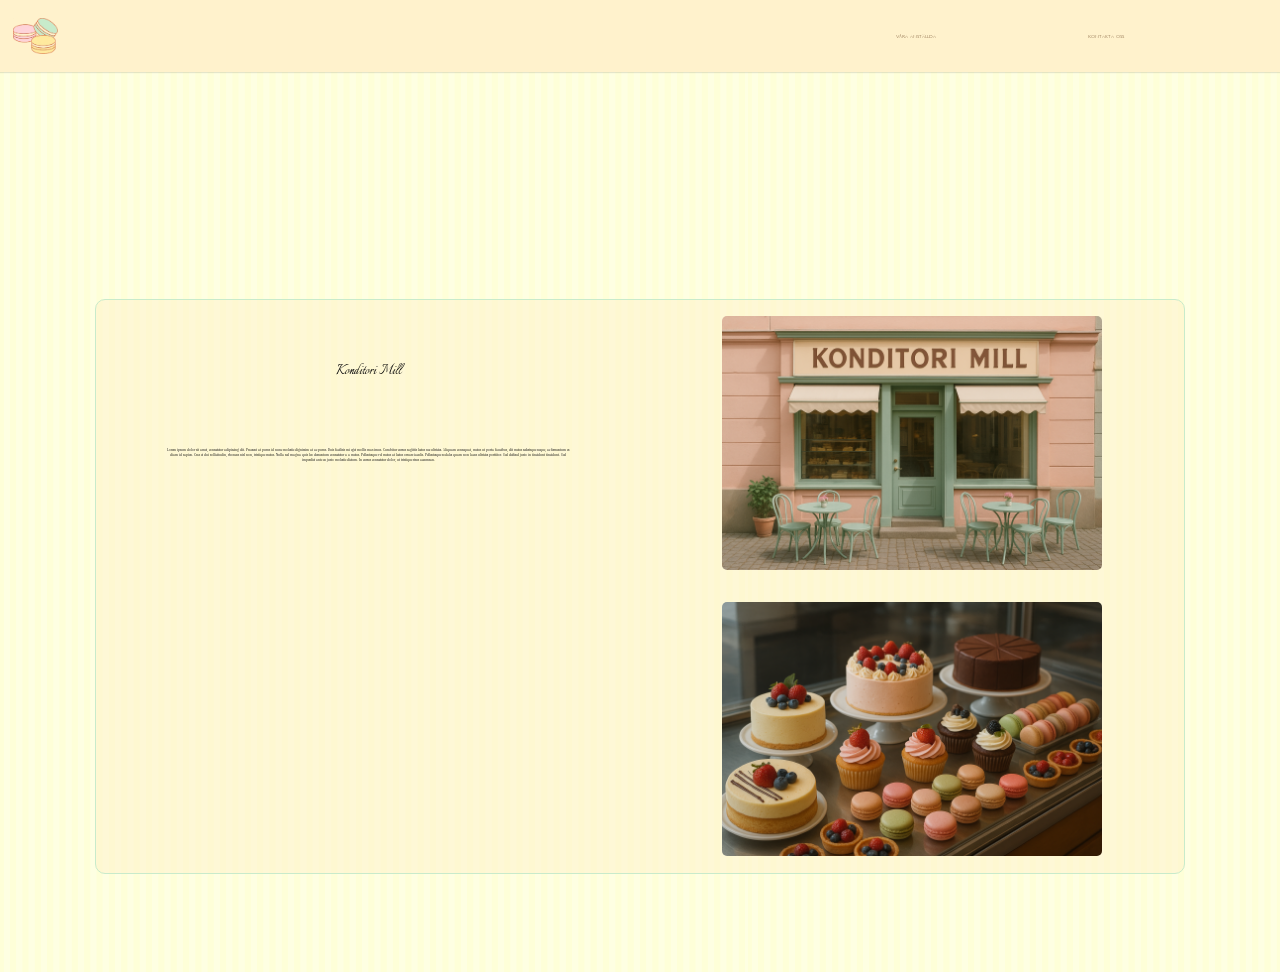
==== index.html @ 413942e9 "header + sektion 1" ====
<!DOCTYPE html>
<html lang="en">
<head>
    <meta charset="UTF-8">
    <meta name="viewport" content="width=device-width, initial-scale=1.0">
    <title>Konditori Mill</title>
    <link rel="stylesheet" href="style.css">
    <script src="script.js" defer></script>
    <link href="https://fonts.googleapis.com/css2?family=DM+Sans:ital,opsz,wght@0,9..40,100..1000;1,9..40,100..1000&family=Julius+Sans+One&family=Lora:ital,wght@0,400..700;1,400..700&family=Quicksand:wght@300..700&family=Raleway:ital,wght@0,100..900;1,100..900&family=Roboto:ital,wght@0,100..900;1,100..900&family=Story+Script&display=swap" rel="stylesheet"> <!--Meny-font-->
    <link href="https://fonts.googleapis.com/css2?family=DM+Sans:ital,opsz,wght@0,9..40,100..1000;1,9..40,100..1000&family=Italianno&family=Julius+Sans+One&family=Lora:ital,wght@0,400..700;1,400..700&family=Quicksand:wght@300..700&family=Raleway:ital,wght@0,100..900;1,100..900&family=Roboto:ital,wght@0,100..900;1,100..900&family=Story+Script&display=swap" rel="stylesheet"> <!--Rubriker-->
    <link href="https://fonts.googleapis.com/css2?family=DM+Sans:ital,opsz,wght@0,9..40,100..1000;1,9..40,100..1000&family=Instrument+Serif:ital@0;1&family=Italianno&family=Julius+Sans+One&family=Lora:ital,wght@0,400..700;1,400..700&family=Quicksand:wght@300..700&family=Raleway:ital,wght@0,100..900;1,100..900&family=Roboto:ital,wght@0,100..900;1,100..900&family=Story+Script&display=swap" rel="stylesheet"> <!--Brödtext-->
</head>
<body>
    <header>
        <div class="item1">
            <img src="pictures/logo.png" alt="Logotyp">
        </div>
        <div class="item2">
            <a href="employees">Våra anställda</a>
        </div>
        <div class="item3">
            <a href="contact.html">Kontakta oss</a>
        </div>
    </header>
    <section id="konditori-mill">
        <div class="konditori-mill-container">
            <div class="mill-item1">
                <h4>Konditori Mill</h4>
            </div>
            <div class="mill-item2">
                <img src="pictures/uteservering.png" alt="Uteservering">
            </div>
            <div class="mill-item3">
                <p>Lorem ipsum dolor sit amet, consectetur adipiscing elit. Praesent at purus id nunc molestie dignissim at ac purus. Duis facilisis mi eget mollis maximus. Curabitur cursus sagittis lectus nec ultricies. Aliquam consequat, metus ut porta faucibus, elit metus scelerisque neque, ac fermentum ex diam id sapien. Cras et dui sollicitudin, rhoncus nisl non, tristique metus. Nulla sed magna quis leo elementum consectetur a a metus. Pellentesque vel metus at lectus ornare iaculis. Pellentesque sodales quam non lacus ultricies porttitor. Sed eleifend justo in tincidunt tincidunt. Sed imperdiet ante eu justo molestie dictum. In cursus consectetur dolor, ut tristique risus accumsan.</p>
            </div>
            <div class="mill-item4">
                <img src="pictures/konditoridisk.png" alt="Konditoridisk">
            </div>
        </div>
    </section>
</body>
</html>
---- style.css ----
body{
    font-family: 'Instrument Serif', sans-serif;
    margin: 0;
    padding: 0;
    background-image: url("pictures/background-image.png");
}

/*Meny*/
header{
    font-family: 'Julius Sans One', sans-serif;
    background-color: #FFF2CC;
    box-shadow: 0 1px 1px rgba(0,0,0,0.1);
    display: grid;
    grid-template-columns: 70% 15% 15%;
}

header img{
    width: 5%;
    height: auto;
    margin: 2% 1.5%;
}

.item1{
    grid-column: 1;
    display: flex;
    align-items: center;   
}

.item2{
    grid-column: 2;
    display: flex;
    align-items: center; 
    justify-content: start; 
}

.item3{
    grid-column: 3;
    display: flex;
    align-items: center;  
    justify-content: start;
}

.item2 a, .item3 a{
    font-size: 0.3rem;
    color: #5F3917;
    text-decoration: none;
}



/*Rubriker*/
h1, h4{
    font-family: 'Italianno', sans-serif;
    font-weight: 200;
}

/*Konditori Mill - Sektion*/
#konditori-mill{
    display: flex;
    align-items: center;
    justify-content: center;
    height: 100vh;
}

.konditori-mill-container{
    display: grid;
    background-color: rgba(255, 242, 204, 0.5);
    border-radius: 10px;
    border: 1px solid;
    border-color: #C8EBCB;
    width: 85%;
    grid-template-columns: 50% 50%;
    grid-template-rows: 12.5% 12.5% 12.5% 12.5% 12.5% 12.5% 12.5% 12.5%;
    margin-top: 10%;
}

.mill-item1{
    grid-row: 1 / span 2;
    grid-column: 1;
    display: flex;
    justify-content: center;
    align-items: center;
}

.mill-item2{
    grid-row: 1 / span 4;
    grid-column: 2;
    display: flex;
    justify-content: center;
    align-items: center;
}


.mill-item3{
    grid-row: 3 / span 6;
    grid-column: 1;
    display: flex;
    justify-content: center;
}

.mill-item3 p{
    width: 75%;                
    text-align: center;        
}

.mill-item4{
    grid-row: 5 / span 4;
    grid-column: 2;
    display: flex;
    justify-content: center;
    align-items: center;
}

.mill-item2 img, .mill-item4 img{
    width: 70%;
    height: auto;
    border-radius: 5px;
    margin: 3%;
}

p{
    font-size: 0.25rem;
}
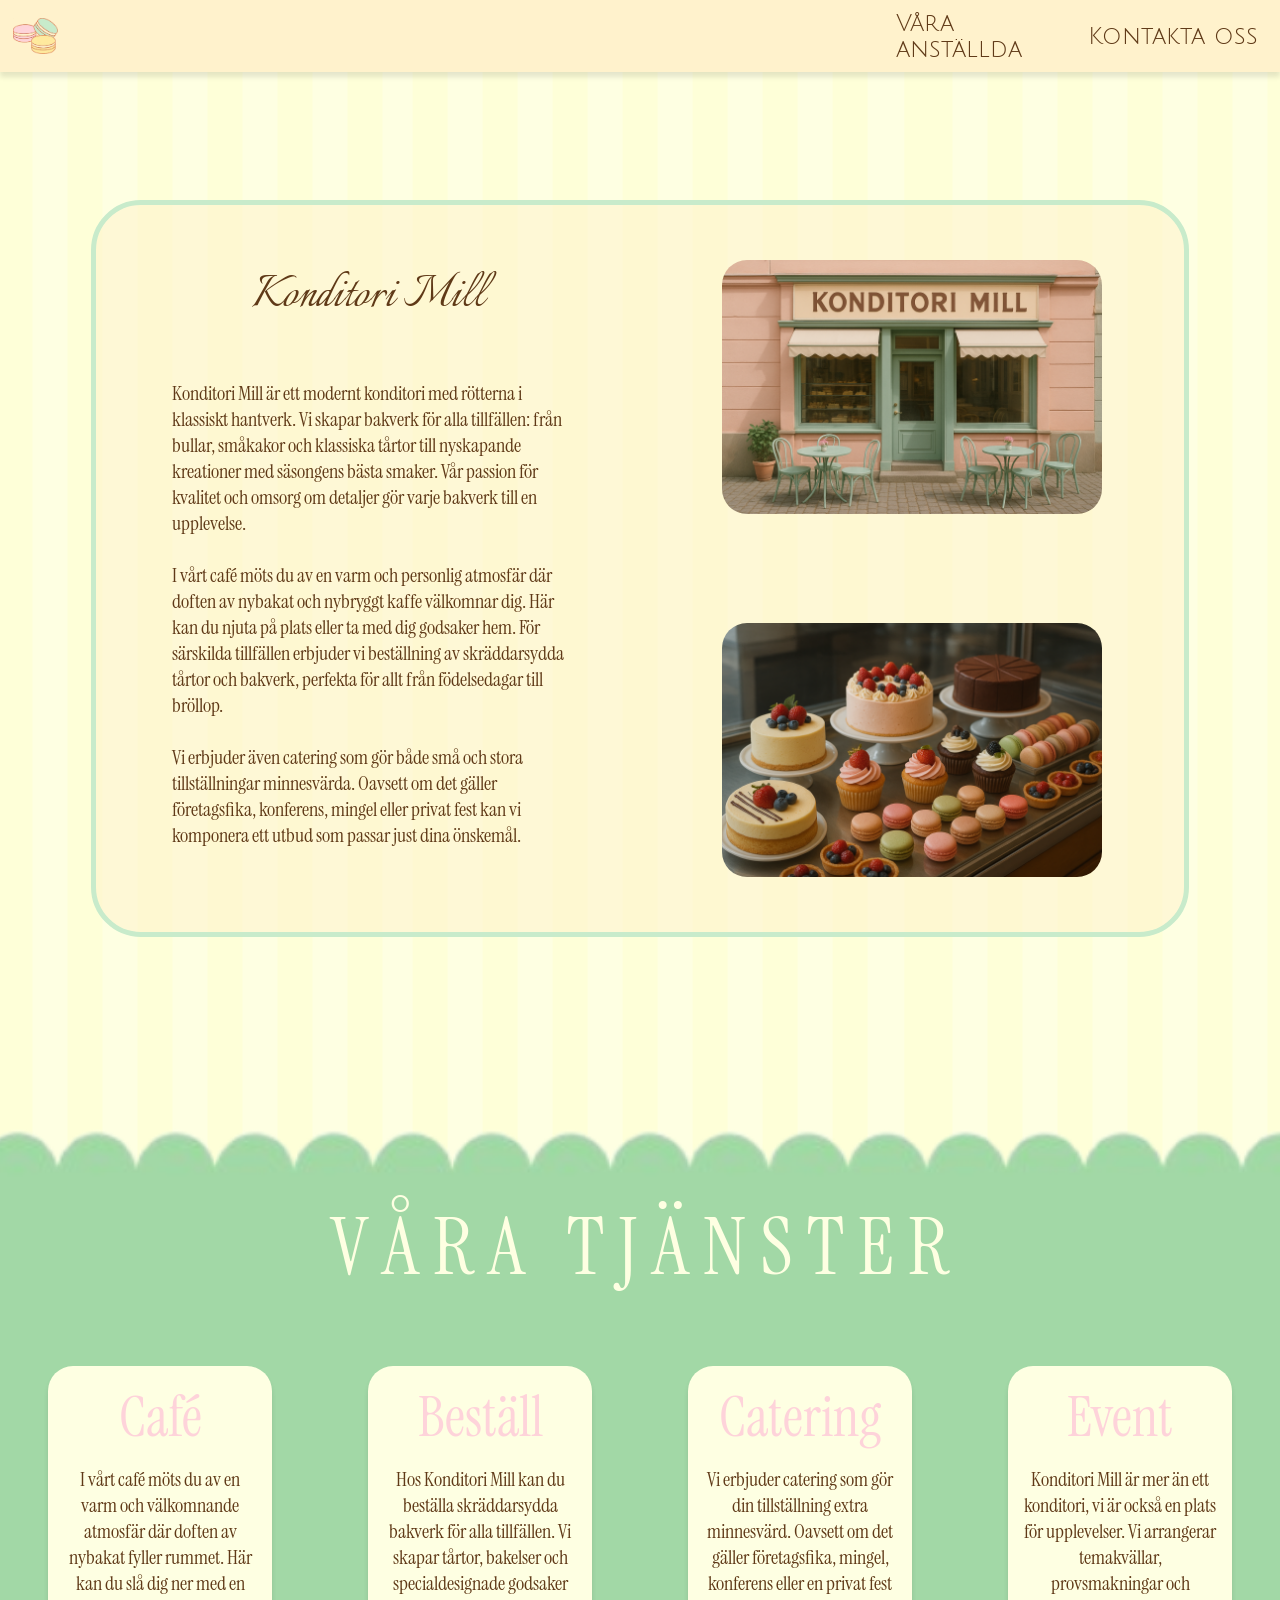
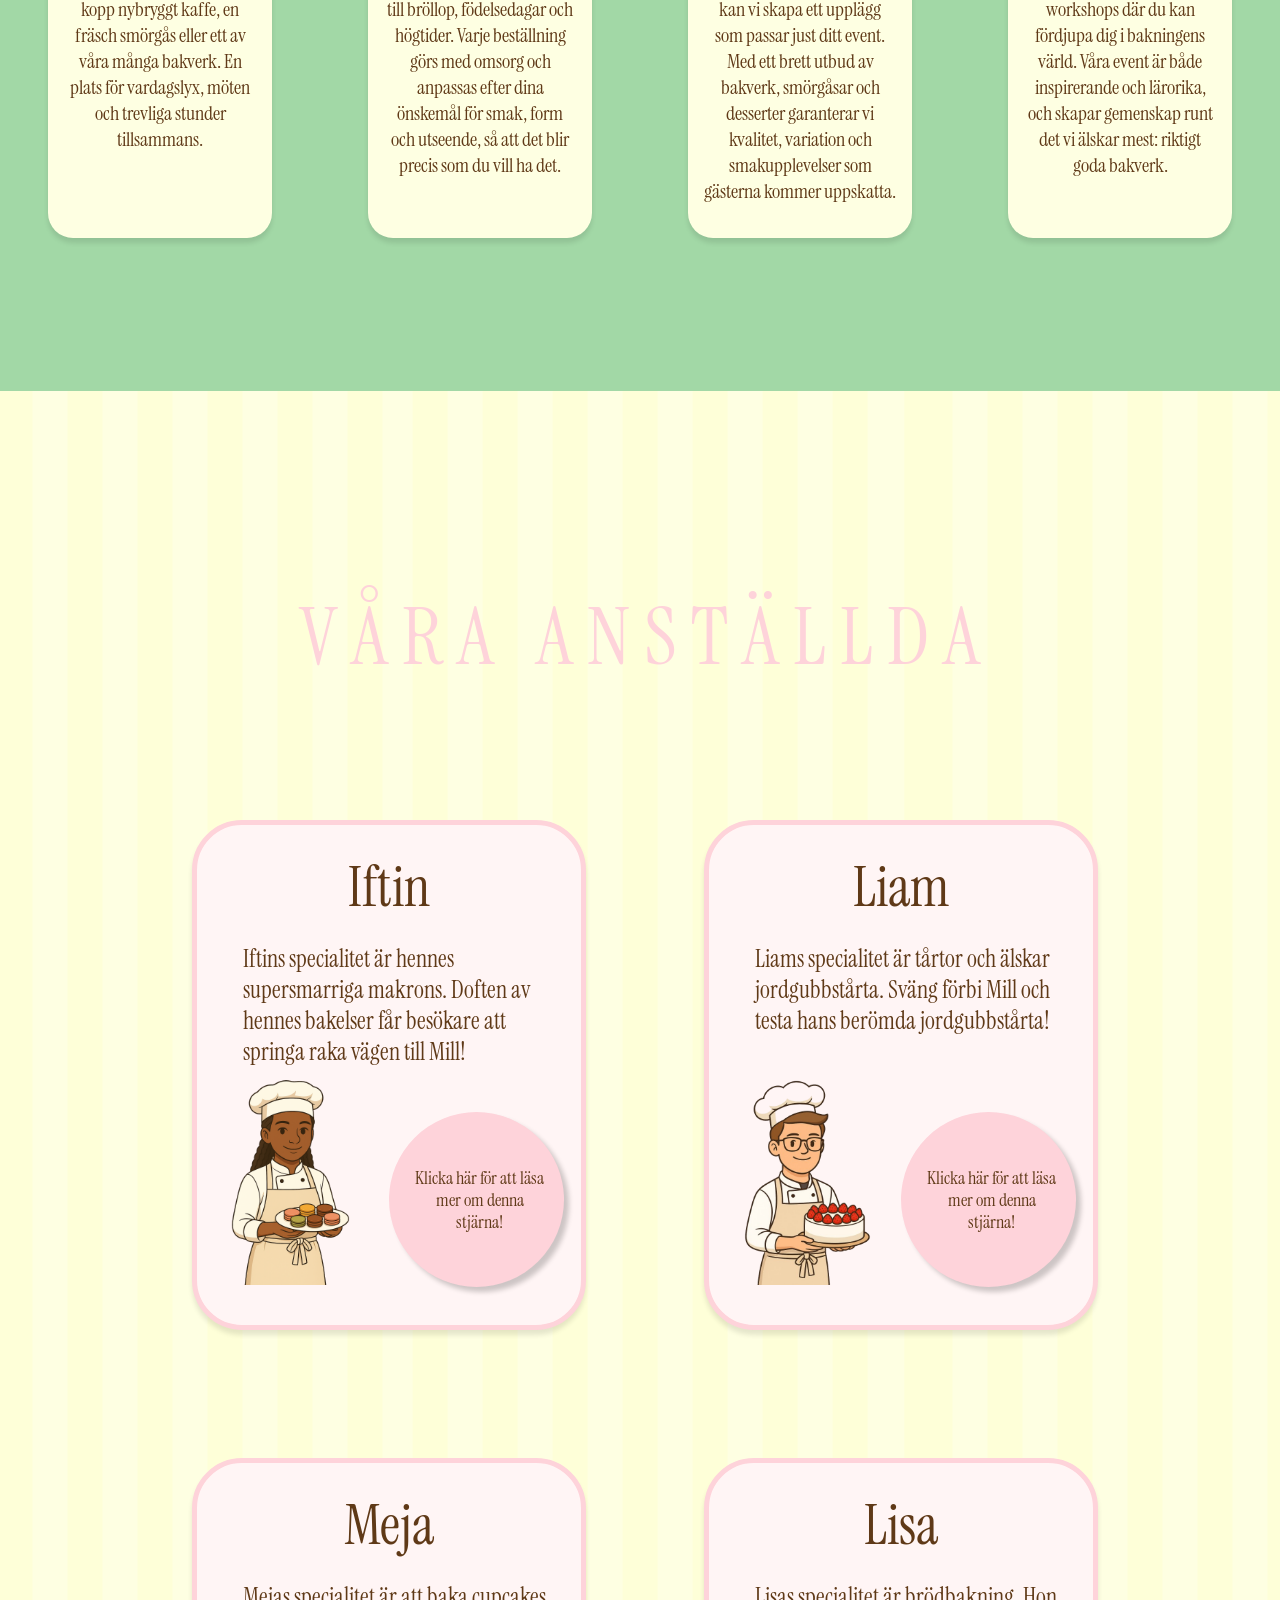
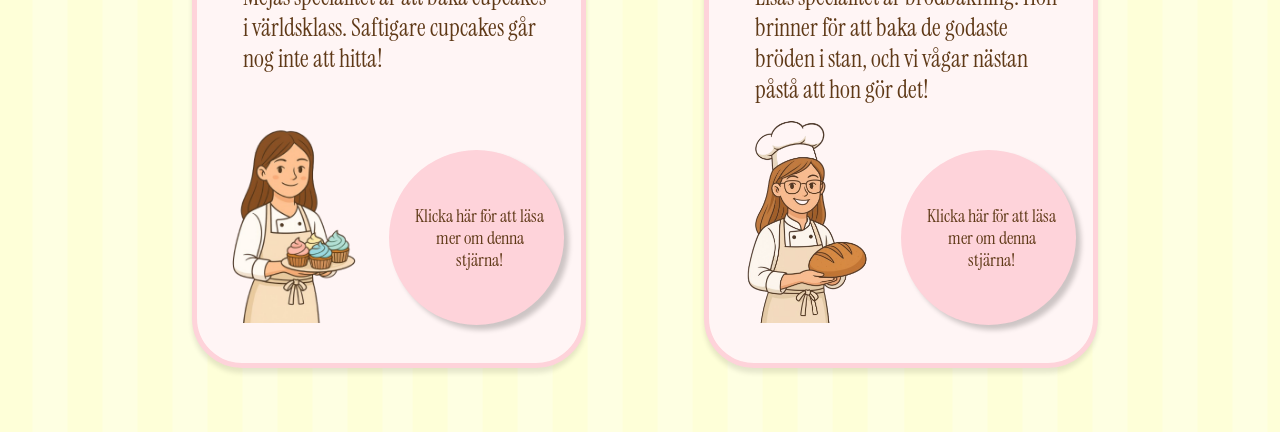
==== commit 7cce17b9: "dag2" ====
--- a/index.html
+++ b/index.html
@@ -16,7 +16,7 @@
             <img src="pictures/logo.png" alt="Logotyp">
         </div>
         <div class="item2">
-            <a href="employees">Våra anställda</a>
+            <a href="#employees">Våra anställda</a>
         </div>
         <div class="item3">
             <a href="contact.html">Kontakta oss</a>
@@ -31,12 +31,112 @@
                 <img src="pictures/uteservering.png" alt="Uteservering">
             </div>
             <div class="mill-item3">
-                <p>Lorem ipsum dolor sit amet, consectetur adipiscing elit. Praesent at purus id nunc molestie dignissim at ac purus. Duis facilisis mi eget mollis maximus. Curabitur cursus sagittis lectus nec ultricies. Aliquam consequat, metus ut porta faucibus, elit metus scelerisque neque, ac fermentum ex diam id sapien. Cras et dui sollicitudin, rhoncus nisl non, tristique metus. Nulla sed magna quis leo elementum consectetur a a metus. Pellentesque vel metus at lectus ornare iaculis. Pellentesque sodales quam non lacus ultricies porttitor. Sed eleifend justo in tincidunt tincidunt. Sed imperdiet ante eu justo molestie dictum. In cursus consectetur dolor, ut tristique risus accumsan.</p>
+                <p>Konditori Mill är ett modernt konditori med rötterna i klassiskt hantverk. Vi skapar bakverk för alla tillfällen: från bullar, småkakor och klassiska tårtor till nyskapande kreationer med säsongens bästa smaker. Vår passion för kvalitet och omsorg om detaljer gör varje bakverk till en upplevelse.<br><br>
+                I vårt café möts du av en varm och personlig atmosfär där doften av nybakat och nybryggt kaffe välkomnar dig. Här kan du njuta på plats eller ta med dig godsaker hem. För särskilda tillfällen erbjuder vi beställning av skräddarsydda tårtor och bakverk, perfekta för allt från födelsedagar till bröllop.<br><br>
+                Vi erbjuder även catering som gör både små och stora tillställningar minnesvärda. Oavsett om det gäller företagsfika, konferens, mingel eller privat fest kan vi komponera ett utbud som passar just dina önskemål.
             </div>
             <div class="mill-item4">
                 <img src="pictures/konditoridisk.png" alt="Konditoridisk">
             </div>
         </div>
     </section>
+    <section id="ourServices">
+        <h2>V Å R A &nbsp; T J Ä N S T E R</h2>
+        <div class="services-container">
+            <div class="service-item1 service-items">
+                <h5>Café</h5>
+                <p>I vårt café möts du av en varm och välkomnande atmosfär där doften av nybakat fyller rummet. Här kan du slå dig ner med en kopp nybryggt kaffe, en fräsch smörgås eller ett av våra många bakverk. En plats för vardagslyx, möten och trevliga stunder tillsammans.</p>
+            </div>
+            <div class="service-item2 service-items">
+                <h5>Beställ</h5>
+                <p>Hos Konditori Mill kan du beställa skräddarsydda bakverk för alla tillfällen. Vi skapar tårtor, bakelser och specialdesignade godsaker till bröllop, födelsedagar och högtider. Varje beställning görs med omsorg och anpassas efter dina önskemål för smak, form och utseende, så att det blir precis som du vill ha det.</p>
+            </div>
+            <div class="service-item3 service-items">
+                <h5>Catering</h5>
+                <p>Vi erbjuder catering som gör din tillställning extra minnesvärd. Oavsett om det gäller företagsfika, mingel, konferens eller en privat fest kan vi skapa ett upplägg som passar just ditt event. Med ett brett utbud av bakverk, smörgåsar och desserter garanterar vi kvalitet, variation och smakupplevelser som gästerna kommer uppskatta.</p>
+            </div>
+            <div class="service-item4 service-items">
+                <h5>Event</h5>
+                <p>Konditori Mill är mer än ett konditori, vi är också en plats för upplevelser. Vi arrangerar temakvällar, provsmakningar och workshops där du kan fördjupa dig i bakningens värld. Våra event är både inspirerande och lärorika, och skapar gemenskap runt det vi älskar mest: riktigt goda bakverk.</p>
+            </div>
+        </div>
+    </section>
+    <section id="employees">
+        <h2>V Å R A &nbsp; A N S T Ä L L D A</h2>
+        <div class="employees-container">
+            <div class="employee-item1 employee-items">
+                <div class="employee-name-item1">
+                    <h5>Iftin</h5>
+                </div>
+                <div class="employee-name-item2">
+                    <p>Iftins specialitet är hennes supersmarriga makrons. Doften av hennes bakelser får besökare att springa raka vägen till Mill! </p>
+                </div>
+                <div class="employee-name-item3">
+                    <img src="pictures/iftin.png" alt="Iftin">
+                </div>
+                <div class="employee-name-item4">
+                    <button>
+                        <a href="iftin.html">
+                            <p>Klicka här för att läsa mer om denna stjärna!</p>
+                        </a>
+                    </button>
+                </div>   
+            </div>
+            <div class="employee-item2 employee-items">
+                <div class="employee-name-item1">
+                    <h5>Liam</h5>
+                </div>
+                <div class="employee-name-item2">
+                    <p>Liams specialitet är tårtor och älskar jordgubbstårta. Sväng förbi Mill och testa hans berömda jordgubbstårta!</p>
+                </div>
+                <div class="employee-name-item3">
+                    <img src="pictures/liam.png" alt="Liam">
+                </div>
+                <div class="employee-name-item4">
+                    <button>
+                        <a href="liam.html">
+                            <p>Klicka här för att läsa mer om denna stjärna!</p>
+                        </a>
+                    </button>
+                </div>   
+            </div>
+            <div class="employee-item3 employee-items">
+                <div class="employee-name-item1">
+                    <h5>Meja</h5>
+                </div>
+                <div class="employee-name-item2">
+                    <p>Mejas specialitet är att baka cupcakes i världsklass. Saftigare cupcakes går nog inte att hitta!</p>
+                </div>
+                <div class="employee-name-item3">
+                    <img src="pictures/meja.png" alt="Meja">
+                </div>
+                <div class="employee-name-item4">
+                    <button>
+                        <a href="meja.html">
+                            <p>Klicka här för att läsa mer om denna stjärna!</p>
+                        </a>
+                    </button>
+                </div>   
+            </div>
+            <div class="employee-item4 employee-items">
+                <div class="employee-name-item1">
+                    <h5>Lisa</h5>
+                </div>
+                <div class="employee-name-item2">
+                    <p>Lisas specialitet är brödbakning. Hon brinner för att baka de godaste bröden i stan, och vi vågar nästan påstå att hon gör det!</p>
+                </div>
+                <div class="employee-name-item3">
+                    <img src="pictures/lisa.png" alt="Lisa">
+                </div>
+                <div class="employee-name-item4">
+                    <button>
+                        <a href="lisa.html">
+                            <p>Klicka här för att läsa mer om denna stjärna!</p>
+                        </a>
+                    </button>
+                </div>   
+            </div>
+        </div>
+    </section>
 </body>
 </html>
--- a/style.css
+++ b/style.css
@@ -3,13 +3,40 @@
     margin: 0;
     padding: 0;
     background-image: url("pictures/background-image.png");
+    color: #5F3917
+}
+
+/*Länkar*/
+a{
+    color: #5F3917;
+    text-decoration: none;
+    font-family: 'Instrument Serif', sans-serif;
+}
+a:hover{
+    text-decoration: underline;
+}
+
+
+
+/*Rubriker*/
+h2, h4, h5{
+    font-weight: 200;
+}
+h4{
+    font-family: 'Italianno', sans-serif;
+    font-size: 3.5rem;
+}
+
+h2{
+    font-family: 'Instrument Serif', sans-serif;
+    text-align: center;
+    font-size: 5rem;
 }
 
 /*Meny*/
 header{
-    font-family: 'Julius Sans One', sans-serif;
     background-color: #FFF2CC;
-    box-shadow: 0 1px 1px rgba(0,0,0,0.1);
+    box-shadow: 0 5px 5px rgba(0,0,0,0.1);
     display: grid;
     grid-template-columns: 70% 15% 15%;
 }
@@ -41,32 +68,25 @@
 }
 
 .item2 a, .item3 a{
-    font-size: 0.3rem;
-    color: #5F3917;
-    text-decoration: none;
-}
-
-
-
-/*Rubriker*/
-h1, h4{
-    font-family: 'Italianno', sans-serif;
-    font-weight: 200;
-}
+    font-size: 1.5rem;
+    font-family: 'Julius Sans One', sans-serif;
+}
+
+
+
 
 /*Konditori Mill - Sektion*/
 #konditori-mill{
     display: flex;
     align-items: center;
     justify-content: center;
-    height: 100vh;
 }
 
 .konditori-mill-container{
     display: grid;
     background-color: rgba(255, 242, 204, 0.5);
-    border-radius: 10px;
-    border: 1px solid;
+    border-radius: 50px;
+    border: 5px solid;
     border-color: #C8EBCB;
     width: 85%;
     grid-template-columns: 50% 50%;
@@ -100,7 +120,8 @@
 
 .mill-item3 p{
     width: 75%;                
-    text-align: center;        
+    text-align: start;  
+    margin-left: 3%;      
 }
 
 .mill-item4{
@@ -114,11 +135,185 @@
 .mill-item2 img, .mill-item4 img{
     width: 70%;
     height: auto;
-    border-radius: 5px;
+    border-radius: 25px;
     margin: 3%;
 }
 
 p{
-    font-size: 0.25rem;
-}
-
+    font-size: 1.25rem;
+    position: relative;
+    top: -5%;
+}
+
+/*Våra tjänster - Sektion*/
+#ourServices{
+    background-image: url("pictures/services.png");
+    background-size: cover;
+    background-repeat: no-repeat;
+    background-position: top;
+}
+
+#ourServices h2{
+    color: #FEFFE2;
+    padding-top: 15%
+}
+
+.services-container{
+    display: grid;
+    grid-template-columns: 25% 25% 25% 25%;
+    padding-bottom: 10%;
+}
+
+.service-items{
+    background-color: #FEFFE2;
+    display: block;
+    width: 70%;
+    text-align: center;
+    margin: 0 15%;
+    border-radius: 25px;
+    height: 95%;
+    box-shadow: 0 5px 5px rgba(0,0,0,0.1);
+}
+
+.service-items h5{
+    margin: 7%;
+    color: #FED3DA;
+    font-size: 3.5rem;
+}
+
+.service-items p{
+    padding: 7%;
+}
+
+.service-item1{
+    grid-column: 1;
+}
+
+.service-item2{
+    grid-column: 2;
+}
+
+
+.service-item3{
+    grid-column: 3;
+}
+
+.service-item4{
+    grid-column: 4;
+}
+
+/*Våra anställda - Sektion*/
+.employees-container{
+    display: grid;
+    grid-template-columns: 50% 50%;
+    grid-template-rows: 50% 50%;
+}
+
+#employees h2{
+    color: #FED3DA;
+    padding-top: 10%;
+}
+
+.employee-items{
+    background-color: #FFF5F5;
+    width: 60%;
+    border: 5px solid;
+    border-color: #FED3DA;
+    border-radius: 50px;
+    box-shadow: 0 5px 5px rgba(0,0,0,0.1);
+    text-align: center;
+    display: grid;
+    grid-template-rows: 25% 25% 50%;
+    grid-template-columns: 50% 50%;
+    height: 500px;
+}
+
+.employee-items h5{
+    font-size: 3.5rem;
+    margin: 0;
+}
+
+.employee-items p{
+    width: 80%;
+    text-align: left;
+    margin: 0 12%;
+    font-size: 1.5rem;
+}
+
+
+.employee-item1{
+    grid-column: 1;
+    grid-row: 1;
+    margin: 10% 10% 10% 30%;
+}
+
+.employee-item2{
+    grid-column: 2;
+    grid-row: 1;
+    margin: 10% 30% 10% 10%;
+}
+
+
+.employee-item3{
+    grid-column: 1;
+    grid-row: 2;
+    margin: 10% 10% 10% 30%;
+}
+
+.employee-item4{
+    grid-column: 2;
+    grid-row: 2;
+    margin: 10% 30% 10% 10%;
+}
+
+.employee-name-item1{
+    grid-column: 1 / span 2;
+    grid-row: 1;
+    display: flex;
+    justify-content: center;
+    align-items: center;
+}
+
+.employee-name-item2{
+    grid-column: 1 / span 2;
+    grid-row: 2;
+}
+
+.employee-name-item3{
+    grid-column: 1;
+    grid-row: 3;
+}
+
+.employee-name-item3 img{
+    width: 73%;
+    height: auto;
+}
+
+.employee-name-item4{
+    grid-column: 2;
+    grid-row: 3;
+    display: flex;
+    justify-content: start;
+    align-items: center;
+}
+
+.employee-name-item4 button{
+    width: 175px;
+    height: 175px;
+    border-radius: 100%;
+    border: none;
+    background-color: #FED3DA;
+    box-shadow: 5px 5px 5px rgba(0,0,0,0.2);
+    display: flex;
+    justify-content: center;
+    align-items: center;
+}
+
+.employee-name-item4 p{
+    font-size: 1.1rem;
+    text-align: center;
+}
+
+.employee-name-item4 a:hover{
+    text-decoration: none;
+}
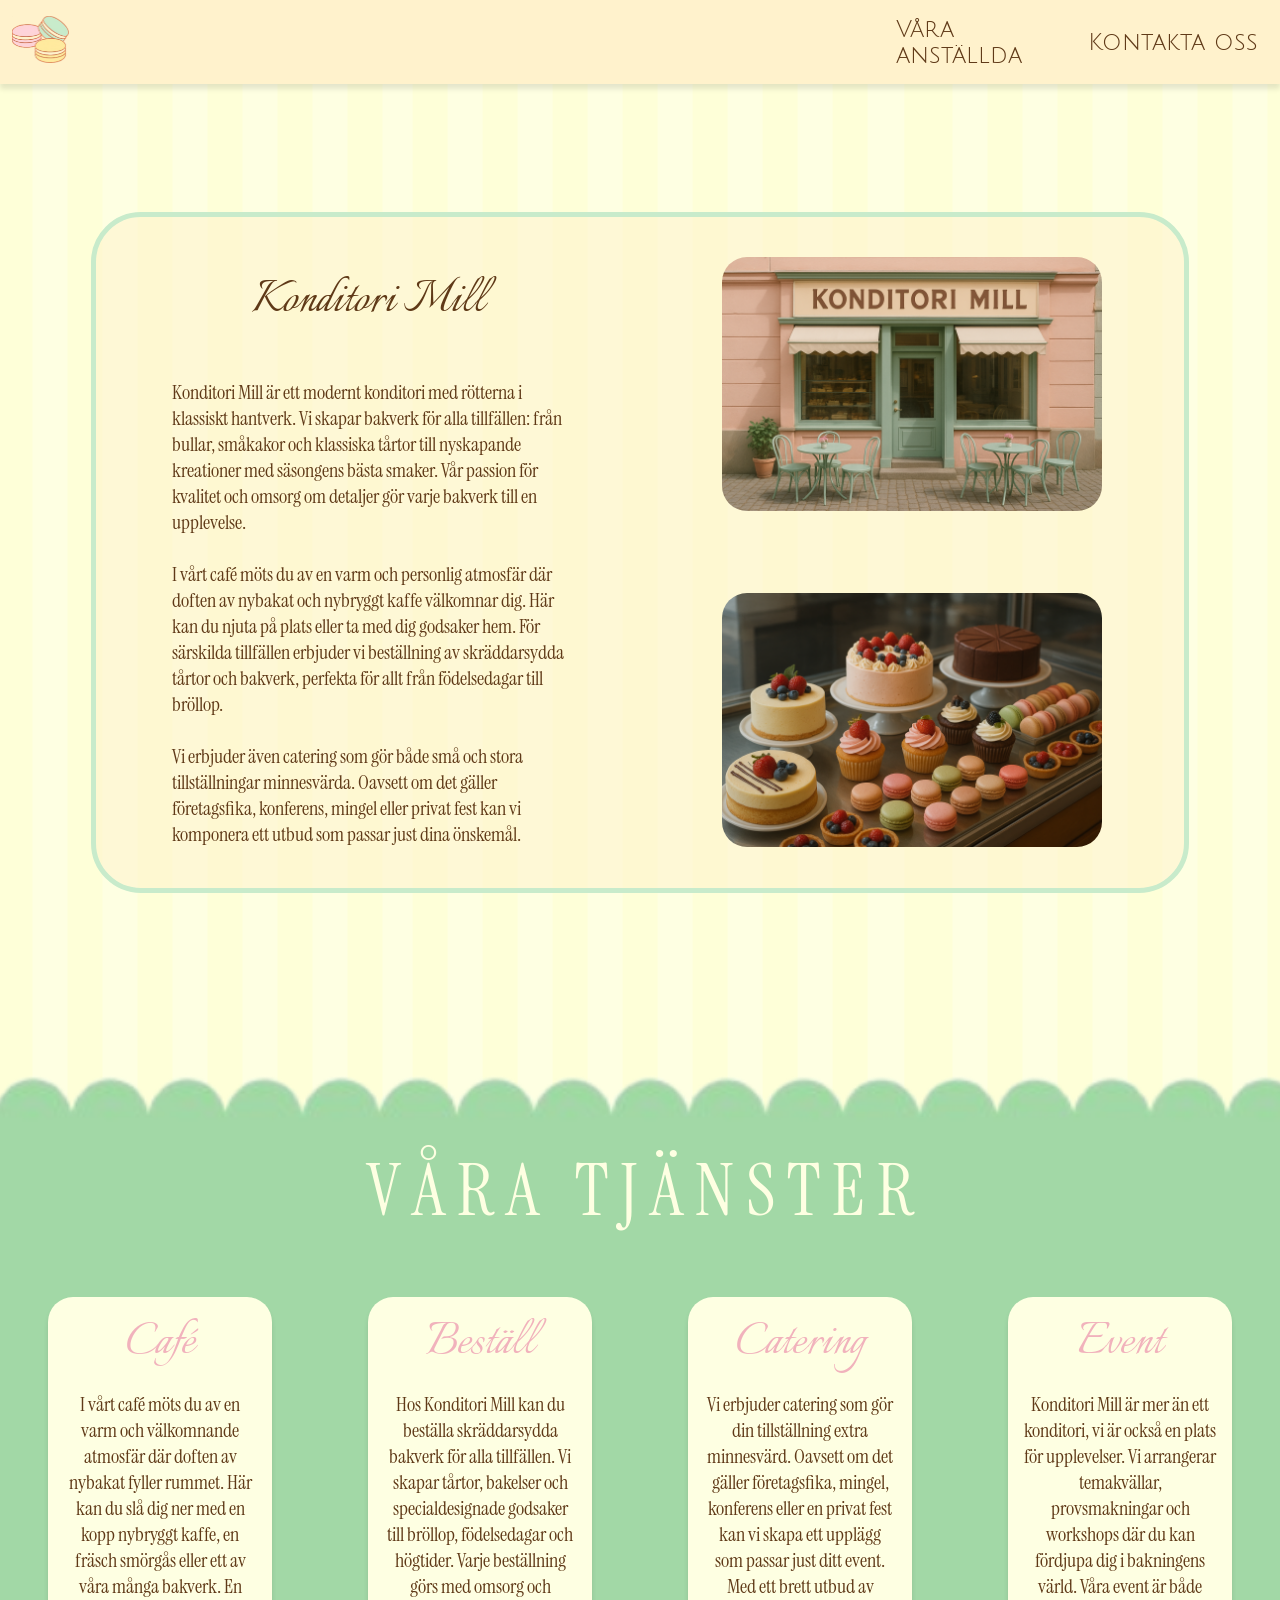
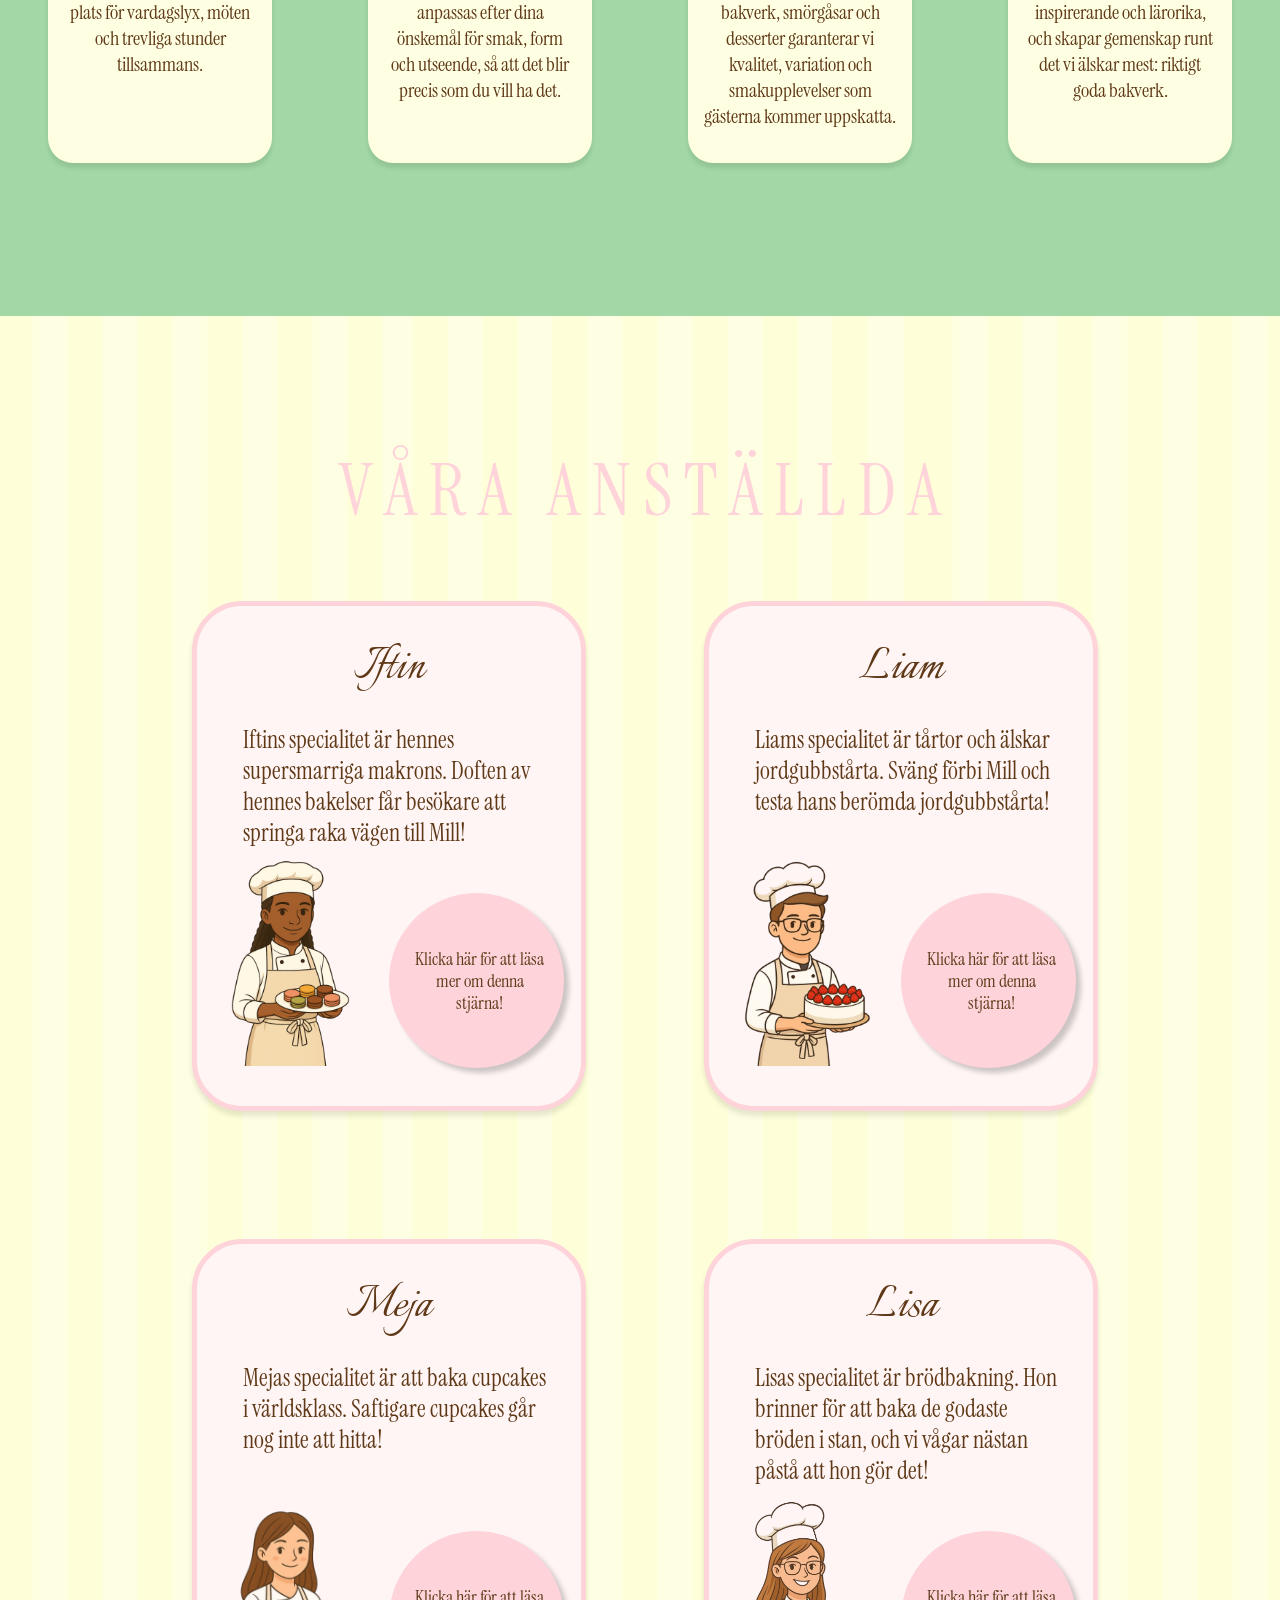
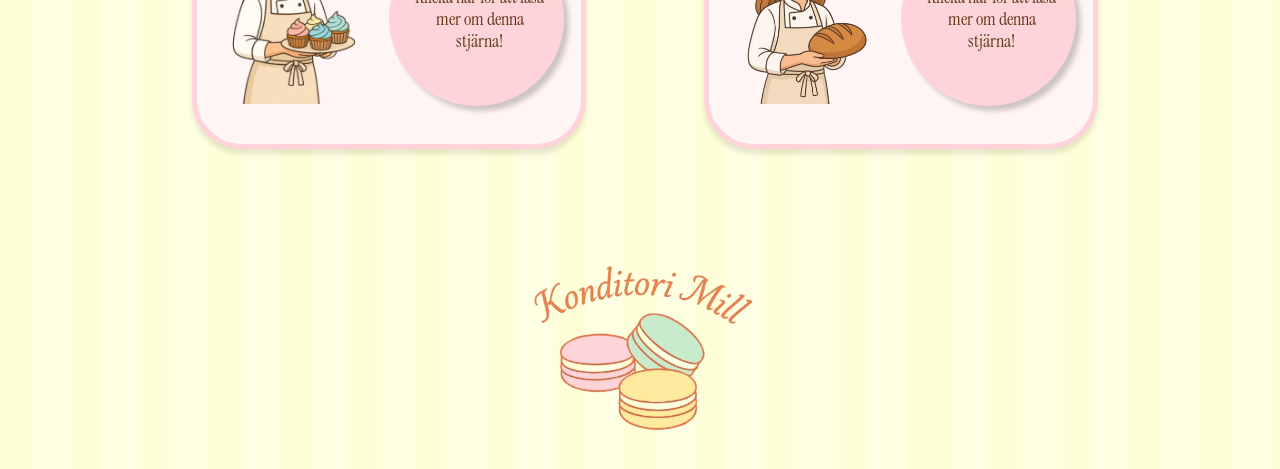
==== commit 0cdbc0a5: "dag3 - första version" ====
--- a/index.html
+++ b/index.html
@@ -13,7 +13,7 @@
 <body>
     <header>
         <div class="item1">
-            <img src="pictures/logo.png" alt="Logotyp">
+            <a href="index.html"><img src="pictures/logo.png" alt="Logotyp"></a> 
         </div>
         <div class="item2">
             <a href="#employees">Våra anställda</a>
@@ -25,7 +25,7 @@
     <section id="konditori-mill">
         <div class="konditori-mill-container">
             <div class="mill-item1">
-                <h4>Konditori Mill</h4>
+                <h2>Konditori Mill</h2>
             </div>
             <div class="mill-item2">
                 <img src="pictures/uteservering.png" alt="Uteservering">
@@ -41,32 +41,32 @@
         </div>
     </section>
     <section id="ourServices">
-        <h2>V Å R A &nbsp; T J Ä N S T E R</h2>
+        <h1>V Å R A &nbsp; T J Ä N S T E R</h1>
         <div class="services-container">
             <div class="service-item1 service-items">
-                <h5>Café</h5>
+                <h2>Café</h2>
                 <p>I vårt café möts du av en varm och välkomnande atmosfär där doften av nybakat fyller rummet. Här kan du slå dig ner med en kopp nybryggt kaffe, en fräsch smörgås eller ett av våra många bakverk. En plats för vardagslyx, möten och trevliga stunder tillsammans.</p>
             </div>
             <div class="service-item2 service-items">
-                <h5>Beställ</h5>
+                <h2>Beställ</h2>
                 <p>Hos Konditori Mill kan du beställa skräddarsydda bakverk för alla tillfällen. Vi skapar tårtor, bakelser och specialdesignade godsaker till bröllop, födelsedagar och högtider. Varje beställning görs med omsorg och anpassas efter dina önskemål för smak, form och utseende, så att det blir precis som du vill ha det.</p>
             </div>
             <div class="service-item3 service-items">
-                <h5>Catering</h5>
+                <h2>Catering</h2>
                 <p>Vi erbjuder catering som gör din tillställning extra minnesvärd. Oavsett om det gäller företagsfika, mingel, konferens eller en privat fest kan vi skapa ett upplägg som passar just ditt event. Med ett brett utbud av bakverk, smörgåsar och desserter garanterar vi kvalitet, variation och smakupplevelser som gästerna kommer uppskatta.</p>
             </div>
             <div class="service-item4 service-items">
-                <h5>Event</h5>
+                <h2>Event</h2>
                 <p>Konditori Mill är mer än ett konditori, vi är också en plats för upplevelser. Vi arrangerar temakvällar, provsmakningar och workshops där du kan fördjupa dig i bakningens värld. Våra event är både inspirerande och lärorika, och skapar gemenskap runt det vi älskar mest: riktigt goda bakverk.</p>
             </div>
         </div>
     </section>
     <section id="employees">
-        <h2>V Å R A &nbsp; A N S T Ä L L D A</h2>
+        <h1>V Å R A &nbsp; A N S T Ä L L D A</h1>
         <div class="employees-container">
             <div class="employee-item1 employee-items">
                 <div class="employee-name-item1">
-                    <h5>Iftin</h5>
+                    <h2>Iftin</h2>
                 </div>
                 <div class="employee-name-item2">
                     <p>Iftins specialitet är hennes supersmarriga makrons. Doften av hennes bakelser får besökare att springa raka vägen till Mill! </p>
@@ -84,7 +84,7 @@
             </div>
             <div class="employee-item2 employee-items">
                 <div class="employee-name-item1">
-                    <h5>Liam</h5>
+                    <h2>Liam</h2>
                 </div>
                 <div class="employee-name-item2">
                     <p>Liams specialitet är tårtor och älskar jordgubbstårta. Sväng förbi Mill och testa hans berömda jordgubbstårta!</p>
@@ -102,7 +102,7 @@
             </div>
             <div class="employee-item3 employee-items">
                 <div class="employee-name-item1">
-                    <h5>Meja</h5>
+                    <h2>Meja</h2>
                 </div>
                 <div class="employee-name-item2">
                     <p>Mejas specialitet är att baka cupcakes i världsklass. Saftigare cupcakes går nog inte att hitta!</p>
@@ -120,7 +120,7 @@
             </div>
             <div class="employee-item4 employee-items">
                 <div class="employee-name-item1">
-                    <h5>Lisa</h5>
+                    <h2>Lisa</h2>
                 </div>
                 <div class="employee-name-item2">
                     <p>Lisas specialitet är brödbakning. Hon brinner för att baka de godaste bröden i stan, och vi vågar nästan påstå att hon gör det!</p>
@@ -138,5 +138,8 @@
             </div>
         </div>
     </section>
+    <footer>
+        <img src="pictures/logo_text.png" alt="Logotyp med text">
+    </footer>
 </body>
 </html>
--- a/style.css
+++ b/style.css
@@ -19,19 +19,22 @@
 
 
 /*Rubriker*/
-h2, h4, h5{
+h1, h2{
     font-weight: 200;
 }
-h4{
-    font-family: 'Italianno', sans-serif;
-    font-size: 3.5rem;
-}
-
-h2{
+
+h1{
     font-family: 'Instrument Serif', sans-serif;
     text-align: center;
-    font-size: 5rem;
-}
+    font-size: 4.5em;
+}
+
+h2{
+    font-family: 'Italianno', sans-serif;
+    font-size: 3.5em;
+}
+
+
 
 /*Meny*/
 header{
@@ -41,10 +44,10 @@
     grid-template-columns: 70% 15% 15%;
 }
 
-header img{
-    width: 5%;
+a img{
+    width: 25%;
     height: auto;
-    margin: 2% 1.5%;
+    margin: 7% 5%;
 }
 
 .item1{
@@ -153,9 +156,9 @@
     background-position: top;
 }
 
-#ourServices h2{
+#ourServices h1{
     color: #FEFFE2;
-    padding-top: 15%
+    padding-top: 15%; 
 }
 
 .services-container{
@@ -175,10 +178,9 @@
     box-shadow: 0 5px 5px rgba(0,0,0,0.1);
 }
 
-.service-items h5{
-    margin: 7%;
-    color: #FED3DA;
-    font-size: 3.5rem;
+.service-items h2{
+    margin: 5%;
+    color: #f1b2bc;
 }
 
 .service-items p{
@@ -209,9 +211,9 @@
     grid-template-rows: 50% 50%;
 }
 
-#employees h2{
+#employees h1{
     color: #FED3DA;
-    padding-top: 10%;
+    margin: 10% 0 0 0;
 }
 
 .employee-items{
@@ -228,11 +230,6 @@
     height: 500px;
 }
 
-.employee-items h5{
-    font-size: 3.5rem;
-    margin: 0;
-}
-
 .employee-items p{
     width: 80%;
     text-align: left;
@@ -317,3 +314,26 @@
 .employee-name-item4 a:hover{
     text-decoration: none;
 }
+
+footer{
+    display: flex;
+    justify-content: center;
+}
+
+footer img{
+    width: 20%;
+}
+
+
+
+
+
+/* Kontakta oss */
+#contact{
+    display: flex;
+    align-items: center;
+    justify-content: left;
+    margin-left: 5%;
+    width: 60%;
+}
+
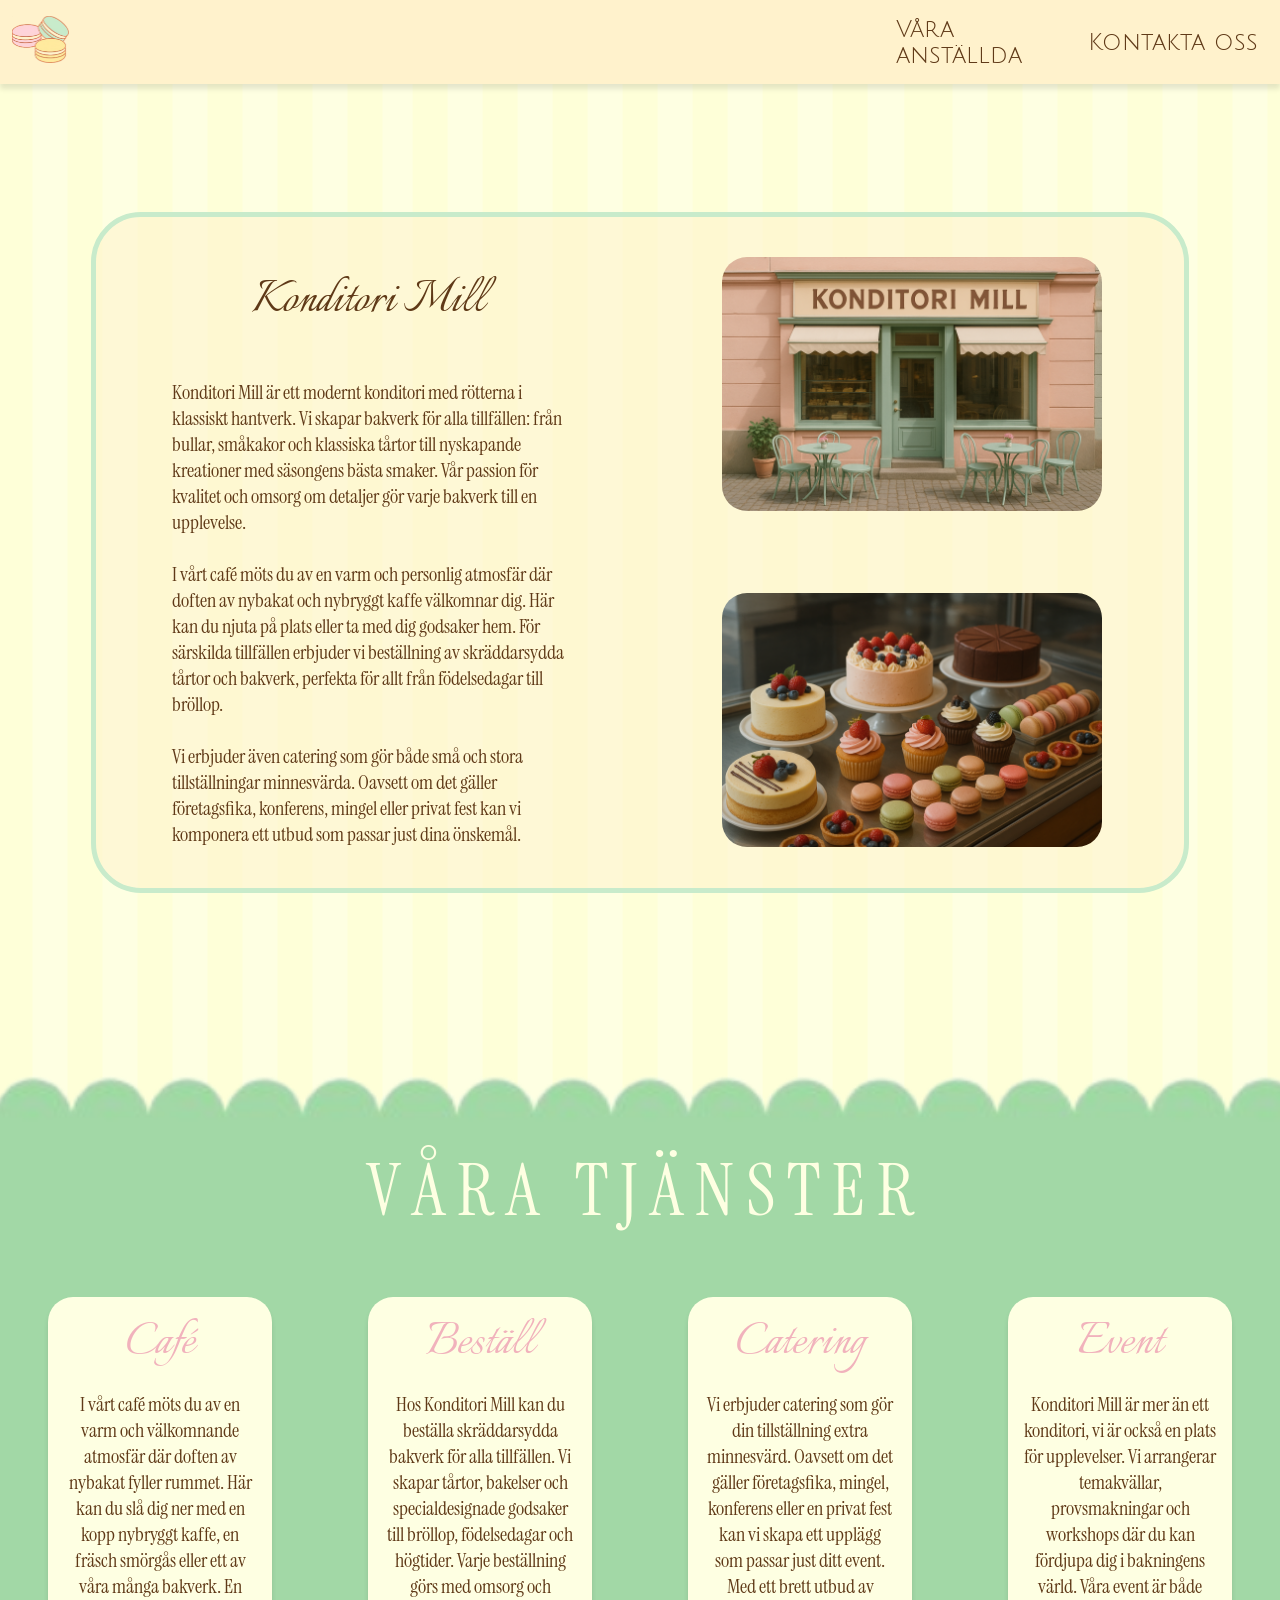
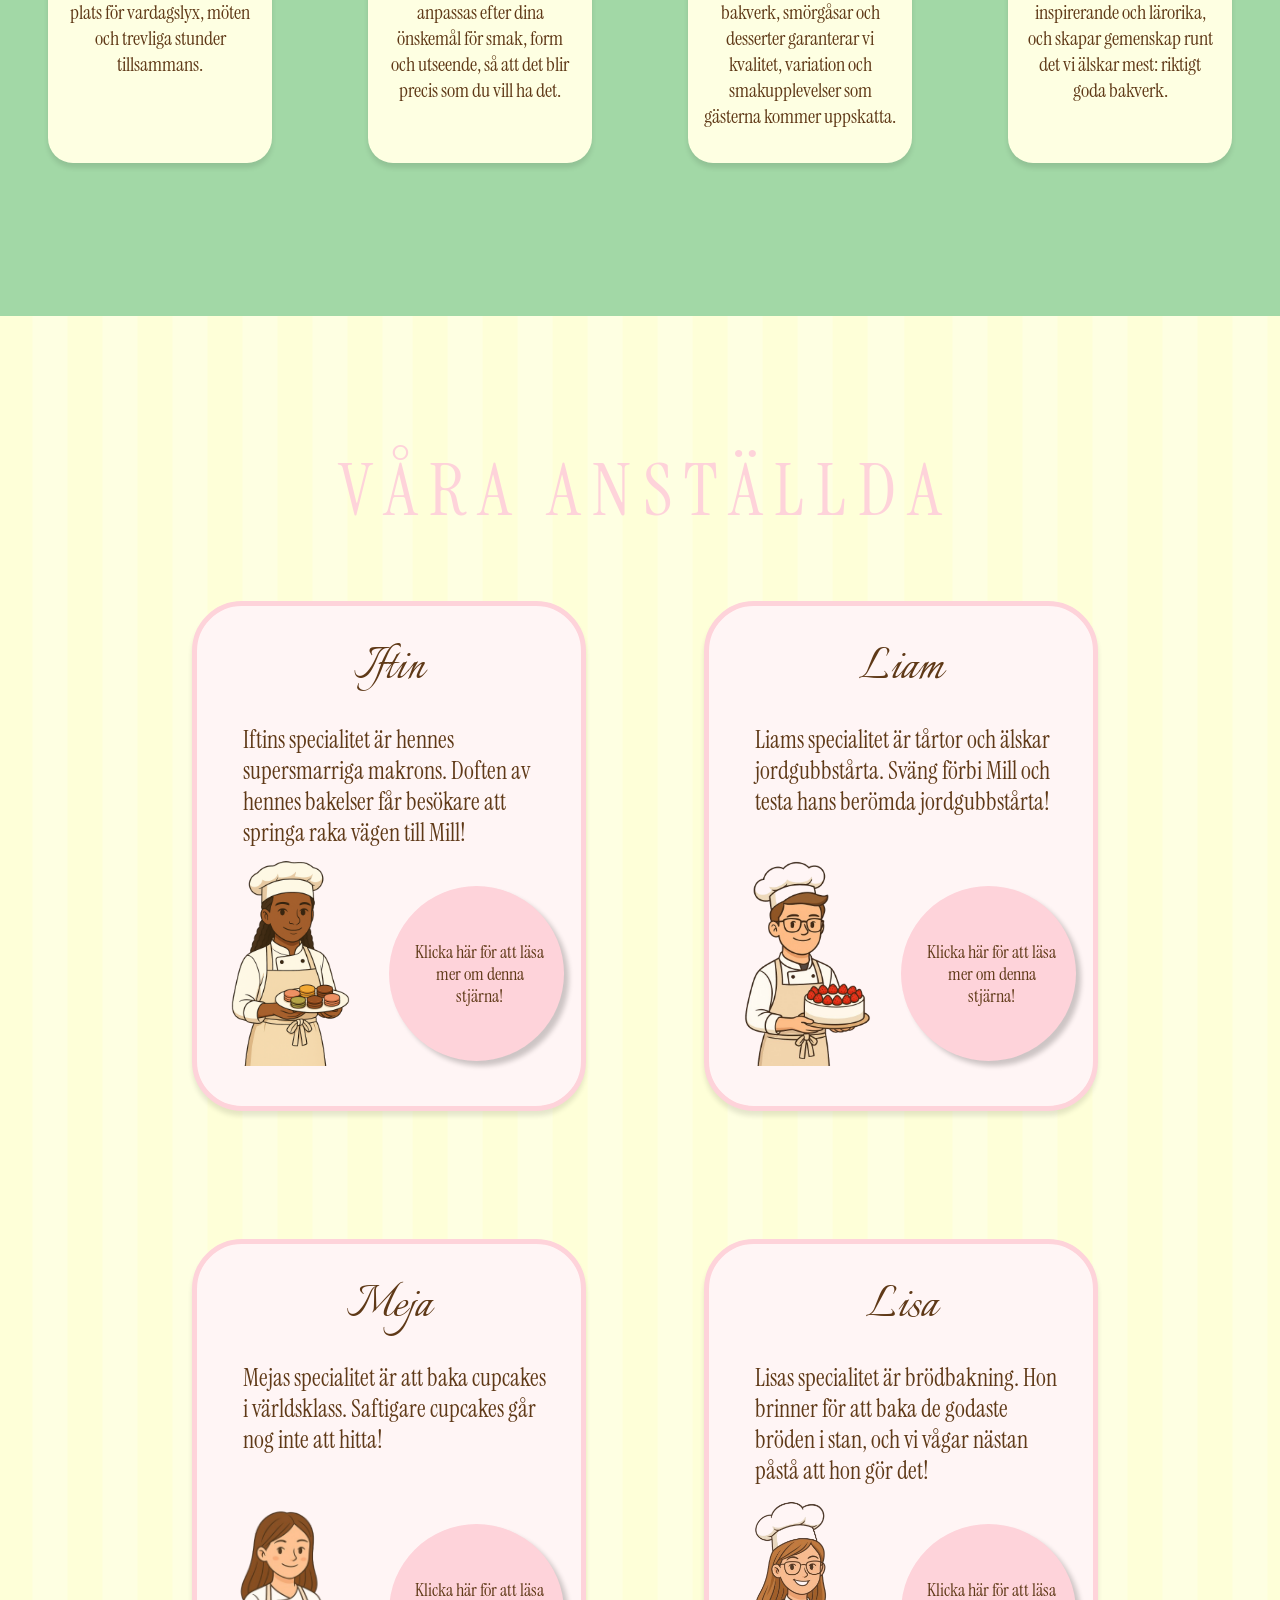
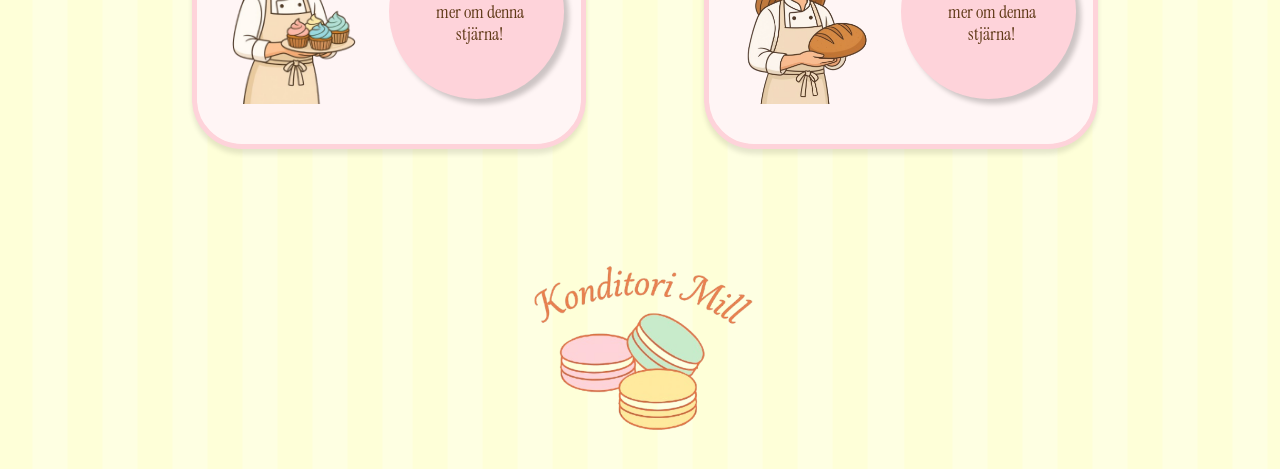
==== commit 15f21656: "dag 3 kontakt version 1" ====
--- a/index.html
+++ b/index.html
@@ -1,5 +1,5 @@
 <!DOCTYPE html>
-<html lang="en">
+<html lang="sv">
 <head>
     <meta charset="UTF-8">
     <meta name="viewport" content="width=device-width, initial-scale=1.0">
--- a/style.css
+++ b/style.css
@@ -330,10 +330,48 @@
 
 /* Kontakta oss */
 #contact{
-    display: flex;
-    align-items: center;
-    justify-content: left;
-    margin-left: 5%;
+    display: block;
+    padding-left: 5%;
     width: 60%;
 }
 
+form label, form input, form textarea, form button {
+    display: block;
+    font-family: 'Instrument serif', sans-serif;
+}
+
+form label{
+    font-size: 1.5rem;
+}
+
+form input, form textarea{
+    margin-bottom: 5%;
+    width: 50%;
+    height: 5vh;
+    font-size: 1.25rem;
+    padding: 0 1%;
+}
+
+form textarea{
+    height: 20vh;
+    resize: none;
+    padding: 1%;
+}
+
+#contact h1{
+    font-family: 'Italianno', sans-serif;
+    font-size: 5em;
+    text-align: left;
+    margin: 8% 0 3% 0;
+}
+
+button{
+    width: 15%;
+    height: 5vh;
+    font-size: 1.25rem;
+    background-color: #C8EBCB;
+    border: 1px solid;
+    border-color: #A1DAA6;
+    border-radius: 20px;
+    margin-bottom: 7%;
+}
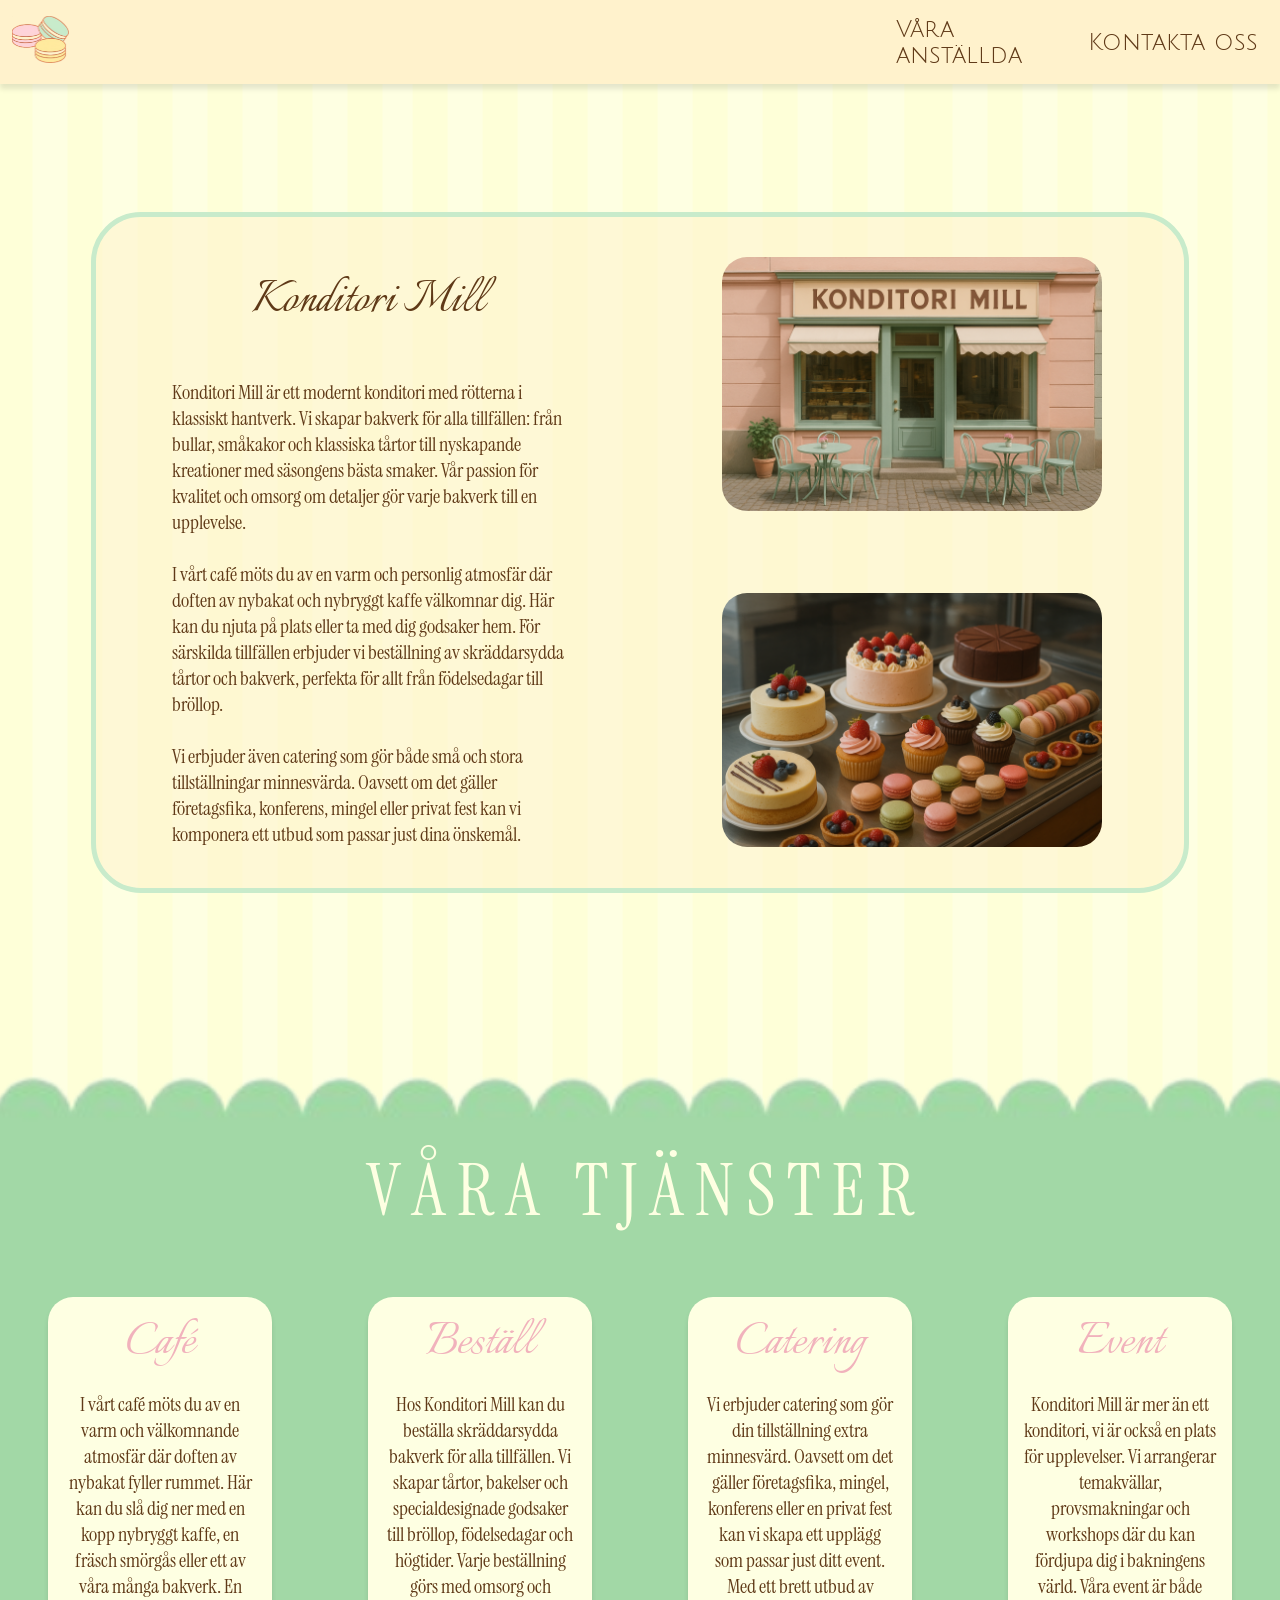
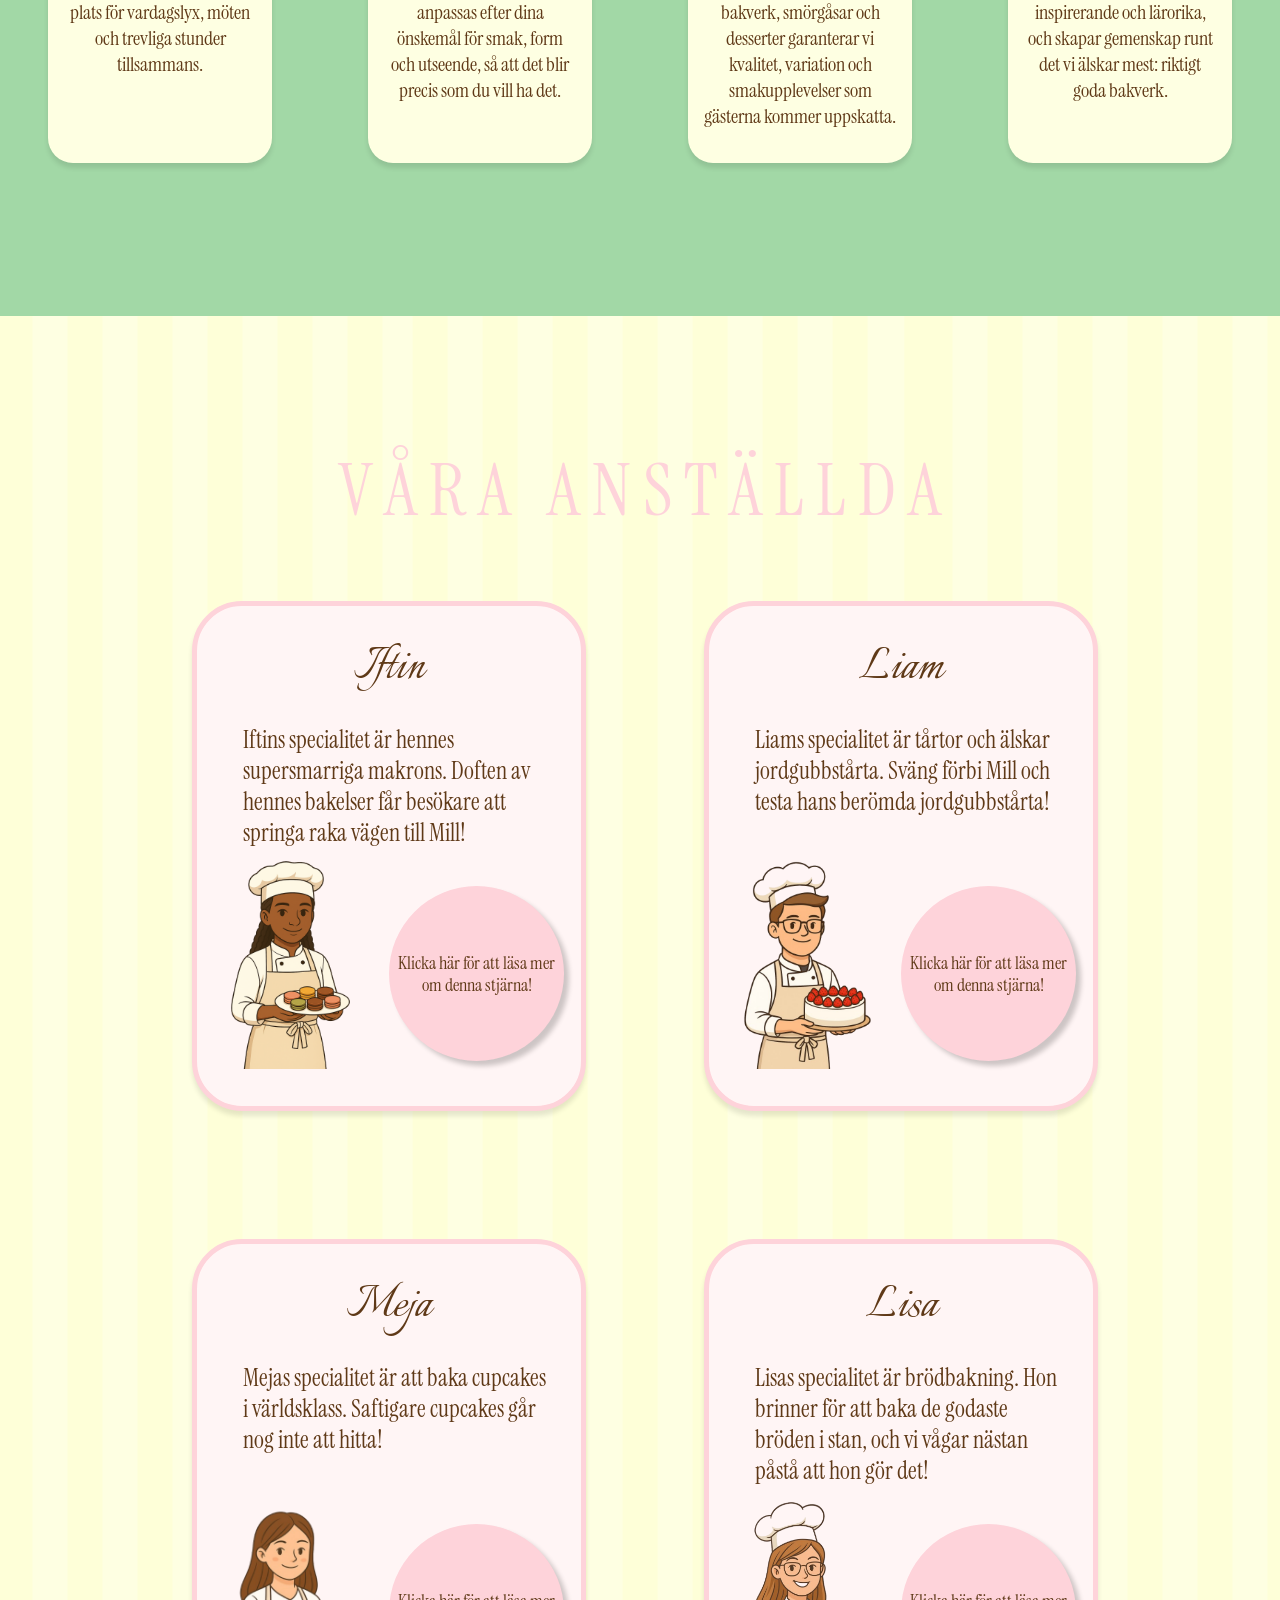
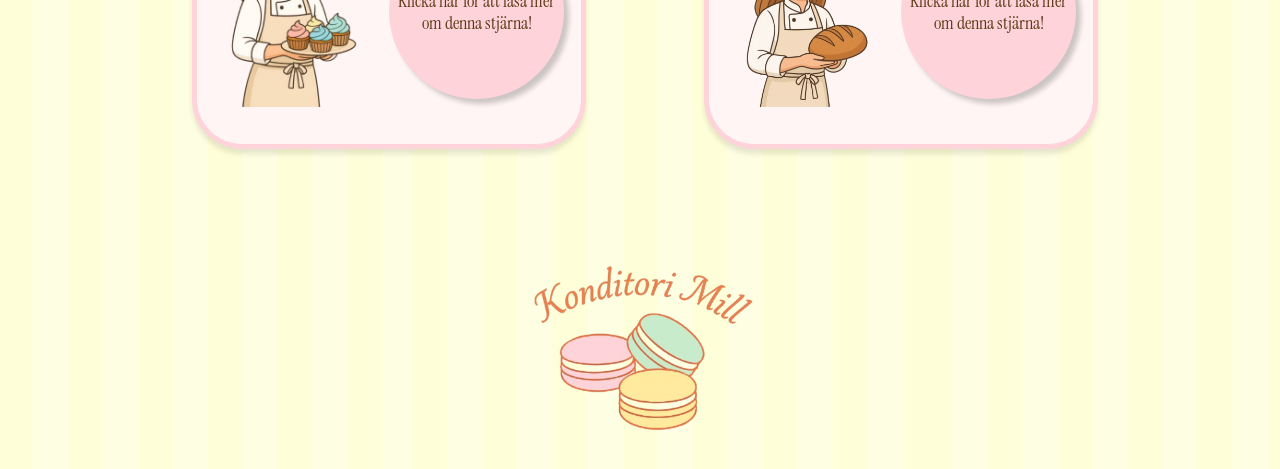
==== commit 2c9ec7ea: "Dag 4 kontakt validering" ====
--- a/index.html
+++ b/index.html
@@ -75,10 +75,8 @@
                     <img src="pictures/iftin.png" alt="Iftin">
                 </div>
                 <div class="employee-name-item4">
-                    <button>
-                        <a href="iftin.html">
-                            <p>Klicka här för att läsa mer om denna stjärna!</p>
-                        </a>
+                    <button onclick="document.location= 'iftin.html'">                        
+                        Klicka här för att läsa mer om denna stjärna!
                     </button>
                 </div>   
             </div>
@@ -93,10 +91,8 @@
                     <img src="pictures/liam.png" alt="Liam">
                 </div>
                 <div class="employee-name-item4">
-                    <button>
-                        <a href="liam.html">
-                            <p>Klicka här för att läsa mer om denna stjärna!</p>
-                        </a>
+                     <button onclick="document.location= 'liam.html'">                        
+                        Klicka här för att läsa mer om denna stjärna!
                     </button>
                 </div>   
             </div>
@@ -111,10 +107,8 @@
                     <img src="pictures/meja.png" alt="Meja">
                 </div>
                 <div class="employee-name-item4">
-                    <button>
-                        <a href="meja.html">
-                            <p>Klicka här för att läsa mer om denna stjärna!</p>
-                        </a>
+                    <button onclick="document.location= 'meja.html'">                        
+                        Klicka här för att läsa mer om denna stjärna!
                     </button>
                 </div>   
             </div>
@@ -129,10 +123,8 @@
                     <img src="pictures/lisa.png" alt="Lisa">
                 </div>
                 <div class="employee-name-item4">
-                    <button>
-                        <a href="lisa.html">
-                            <p>Klicka här för att läsa mer om denna stjärna!</p>
-                        </a>
+                     <button onclick="document.location= 'lisa.html'">                        
+                        Klicka här för att läsa mer om denna stjärna!
                     </button>
                 </div>   
             </div>
--- a/style.css
+++ b/style.css
@@ -282,7 +282,7 @@
 }
 
 .employee-name-item3 img{
-    width: 73%;
+    width: 74%;
     height: auto;
 }
 
@@ -304,14 +304,13 @@
     display: flex;
     justify-content: center;
     align-items: center;
-}
-
-.employee-name-item4 p{
     font-size: 1.1rem;
     text-align: center;
-}
-
-.employee-name-item4 a:hover{
+    font-family: 'Instrument serif', sans-serif;
+    color: #5F3917;
+}
+
+.employee-name-item4 button:hover{
     text-decoration: none;
 }
 
@@ -342,20 +341,38 @@
 
 form label{
     font-size: 1.5rem;
+    margin-top: 5%;
 }
 
 form input, form textarea{
-    margin-bottom: 5%;
+    
     width: 50%;
     height: 5vh;
     font-size: 1.25rem;
     padding: 0 1%;
+
 }
 
 form textarea{
     height: 20vh;
     resize: none;
     padding: 1%;
+    margin-bottom: 0;
+}
+
+form p{
+    font-size: 1rem;
+    margin: 0 0 5% 0;
+    font-style: italic;
+    
+}
+
+#nameError, #telError, #emailError, #messageError{
+    color: red;
+}
+
+.visibility-hidden{
+   display: none;
 }
 
 #contact h1{
@@ -374,4 +391,5 @@
     border-color: #A1DAA6;
     border-radius: 20px;
     margin-bottom: 7%;
-}+}
+
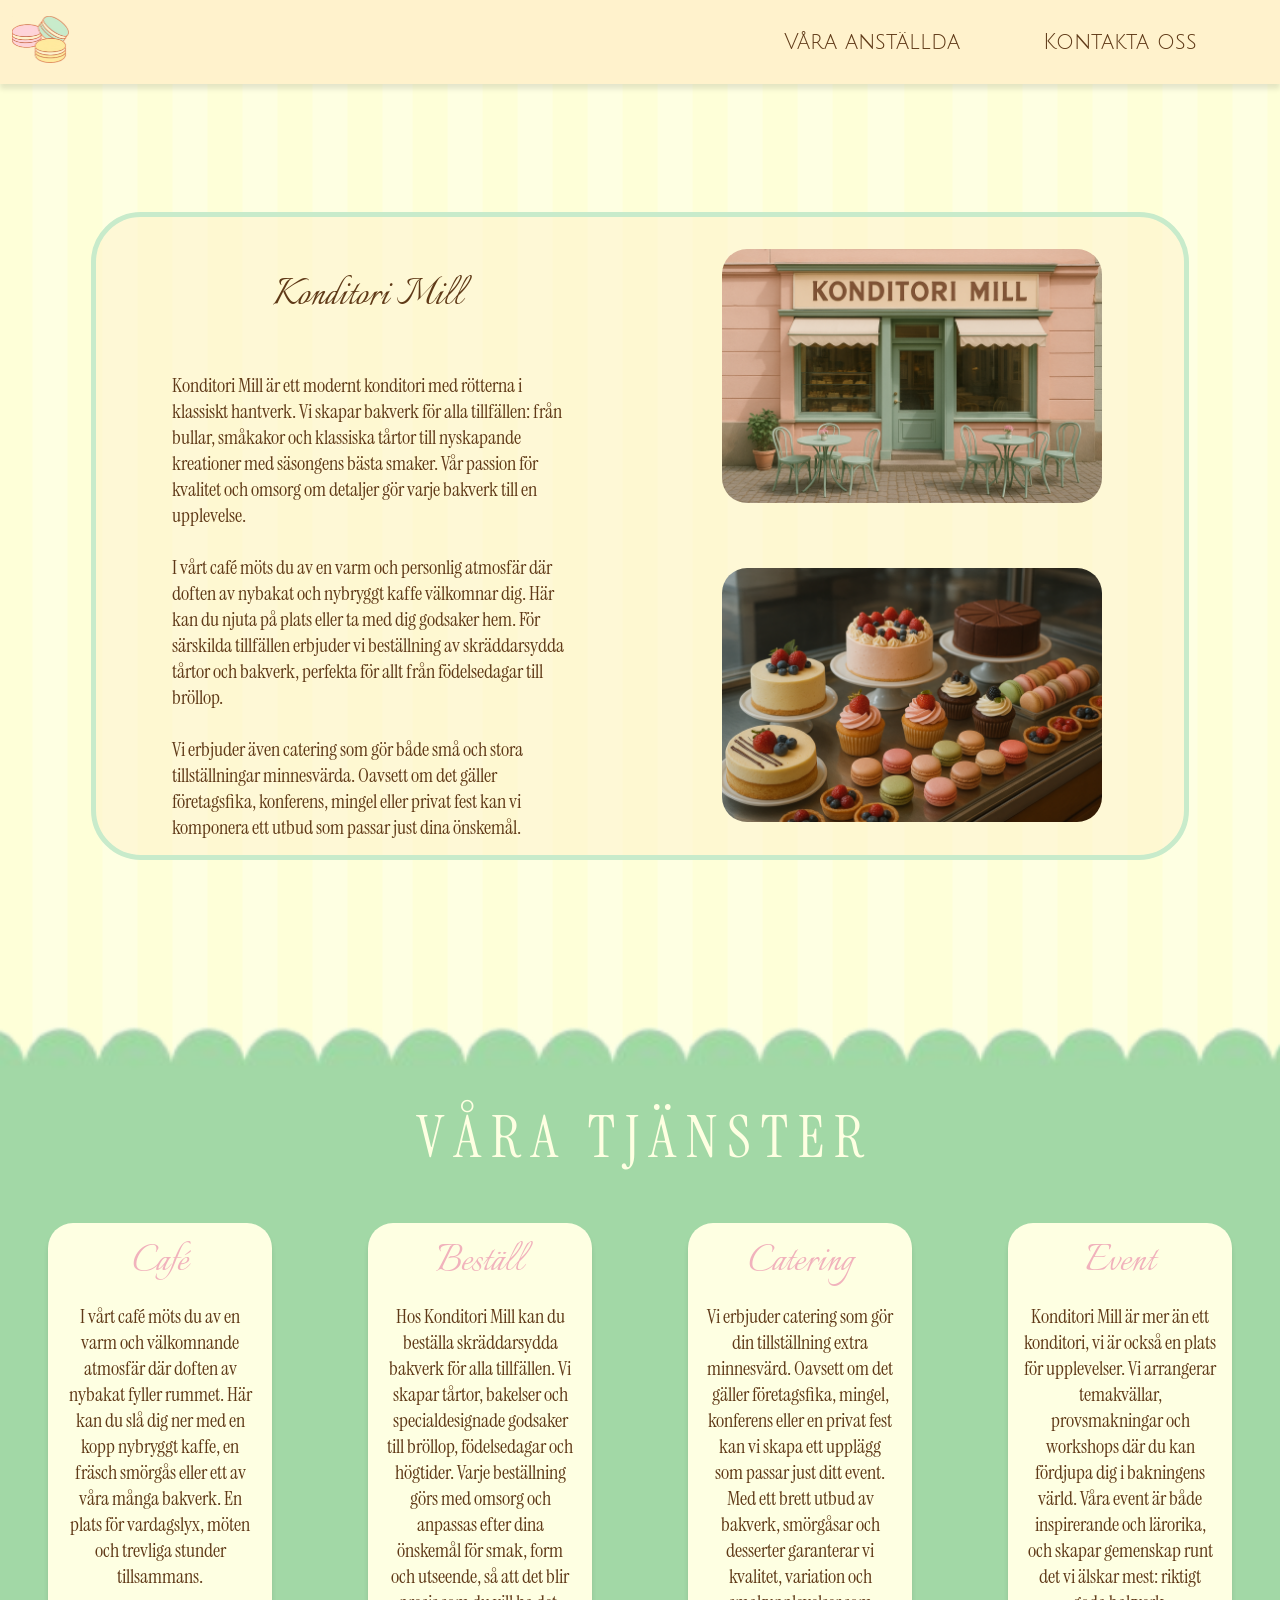
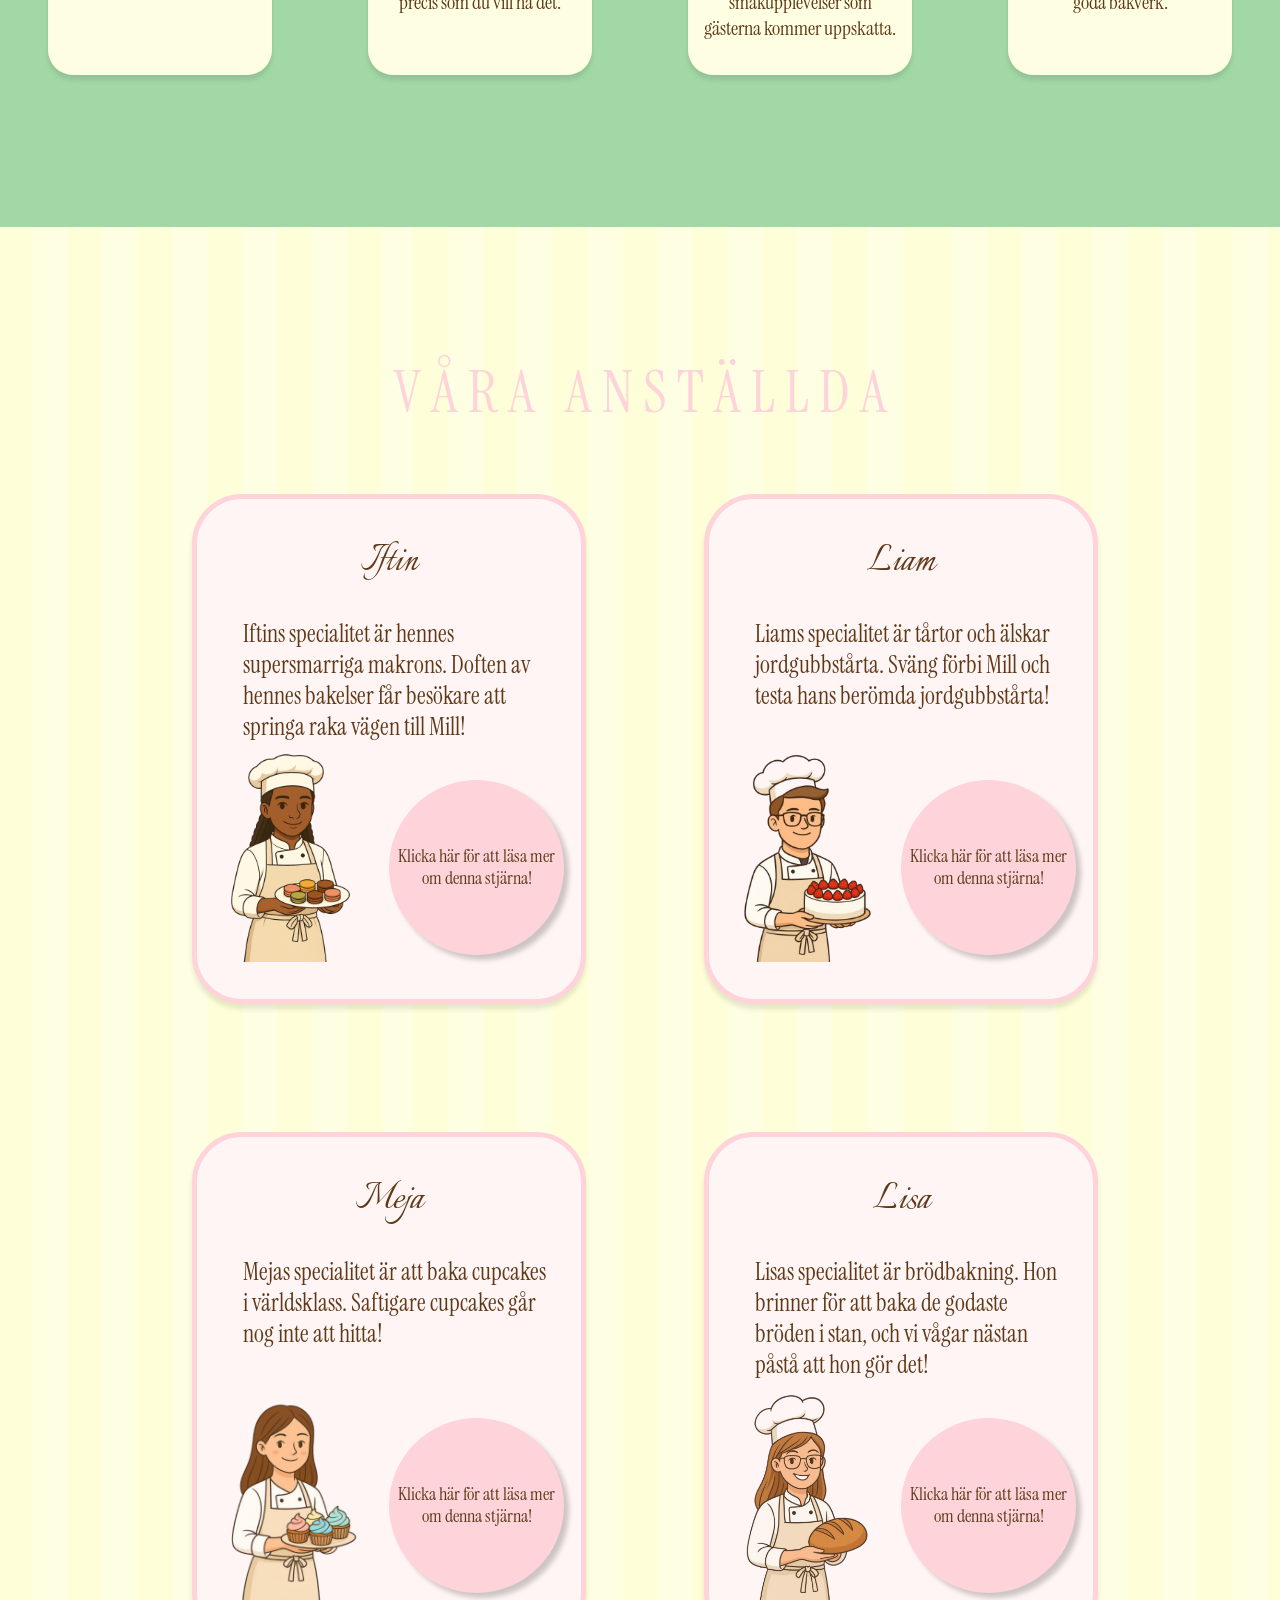
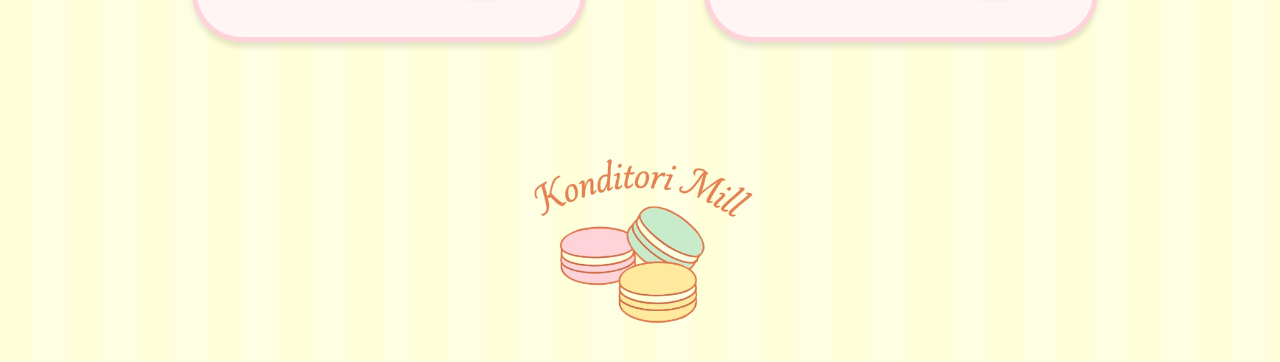
==== commit e478108d: "dag 4" ====
--- a/index.html
+++ b/index.html
@@ -12,14 +12,25 @@
 </head>
 <body>
     <header>
-        <div class="item1">
-            <a href="index.html"><img src="pictures/logo.png" alt="Logotyp"></a> 
+        <div id="menu-small-screen">
+            <input type="checkbox" id="menu-toggle">
+            <label for="menu-toggle" id="menuIcon">&#9776;</label>
+            <ul id="menu">
+                <li><a href="index.html">Startsida</a></li>
+                <li><a href="#employees">Våra anställda</a></li>
+                <li><a href="contact.html">Kontakta oss</a></li>
+            </ul>
         </div>
-        <div class="item2">
-            <a href="#employees">Våra anställda</a>
-        </div>
-        <div class="item3">
-            <a href="contact.html">Kontakta oss</a>
+        <div id="menu-large-screen">
+            <div class="item1">
+                <a href="index.html"><img src="pictures/logo.png" alt="Logotyp"></a> 
+            </div>
+            <div class="item2">
+                <a href="#employees">Våra anställda</a>
+            </div>
+            <div class="item3">
+                <a href="contact.html">Kontakta oss</a>
+            </div>
         </div>
     </header>
     <section id="konditori-mill">
--- a/style.css
+++ b/style.css
@@ -12,11 +12,10 @@
     text-decoration: none;
     font-family: 'Instrument Serif', sans-serif;
 }
+
 a:hover{
     text-decoration: underline;
 }
-
-
 
 /*Rubriker*/
 h1, h2{
@@ -26,22 +25,31 @@
 h1{
     font-family: 'Instrument Serif', sans-serif;
     text-align: center;
-    font-size: 4.5em;
+    font-size: 4.5vw;
 }
 
 h2{
     font-family: 'Italianno', sans-serif;
-    font-size: 3.5em;
+    font-size: 3.5vw;
 }
 
 
 
 /*Meny*/
+#menu-small-screen{
+    display: none;
+    width: 100%;
+    text-align: right;
+}
+
+#menu-large-screen{
+    display: grid;
+    grid-template-columns: 50% 25% 25%;
+}
+
 header{
     background-color: #FFF2CC;
     box-shadow: 0 5px 5px rgba(0,0,0,0.1);
-    display: grid;
-    grid-template-columns: 70% 15% 15%;
 }
 
 a img{
@@ -60,23 +68,20 @@
     grid-column: 2;
     display: flex;
     align-items: center; 
-    justify-content: start; 
+    justify-content: end; 
 }
 
 .item3{
     grid-column: 3;
     display: flex;
     align-items: center;  
-    justify-content: start;
+    justify-content: center;
 }
 
 .item2 a, .item3 a{
-    font-size: 1.5rem;
+    font-size: 1.4rem;
     font-family: 'Julius Sans One', sans-serif;
 }
-
-
-
 
 /*Konditori Mill - Sektion*/
 #konditori-mill{
@@ -334,17 +339,17 @@
     width: 60%;
 }
 
-form label, form input, form textarea, form button {
+#form label, #form input, #form textarea, #form button {
     display: block;
     font-family: 'Instrument serif', sans-serif;
 }
 
-form label{
+#form label{
     font-size: 1.5rem;
     margin-top: 5%;
 }
 
-form input, form textarea{
+#form input, #form textarea{
     
     width: 50%;
     height: 5vh;
@@ -353,18 +358,23 @@
 
 }
 
-form textarea{
+#form textarea{
     height: 20vh;
     resize: none;
     padding: 1%;
     margin-bottom: 0;
 }
 
-form p{
+#form p{
     font-size: 1rem;
     margin: 0 0 5% 0;
     font-style: italic;
-    
+}
+
+#form #thankyou-message{
+    font-family: 'Instrument Serif', sans-serif;
+    font-size: 2rem;
+    color: #A1DAA6;
 }
 
 #nameError, #telError, #emailError, #messageError{
@@ -377,7 +387,7 @@
 
 #contact h1{
     font-family: 'Italianno', sans-serif;
-    font-size: 5em;
+    font-size: 5vw;
     text-align: left;
     margin: 8% 0 3% 0;
 }
@@ -393,3 +403,37 @@
     margin-bottom: 7%;
 }
 
+@media (max-width: 768px){
+    header{
+        background-color: #FFF2CC;
+        box-shadow: 0 5px 5px rgba(0,0,0,0.1);
+        padding: 5% 3% 3% 5%;
+    }
+
+    #menu-large-screen{
+        display: none;
+    }
+
+    #menu-small-screen{
+        display: block;
+        text-align: right;
+    }
+
+    #menu{
+        display: none;
+        list-style-type: none;
+    }
+
+    #menu-toggle:checked ~ #menu{
+        display: block;
+    }
+
+    #menu-toggle{
+        display: none;
+    }
+
+    #menu li{
+        padding-top: 2%;
+    }
+    
+}
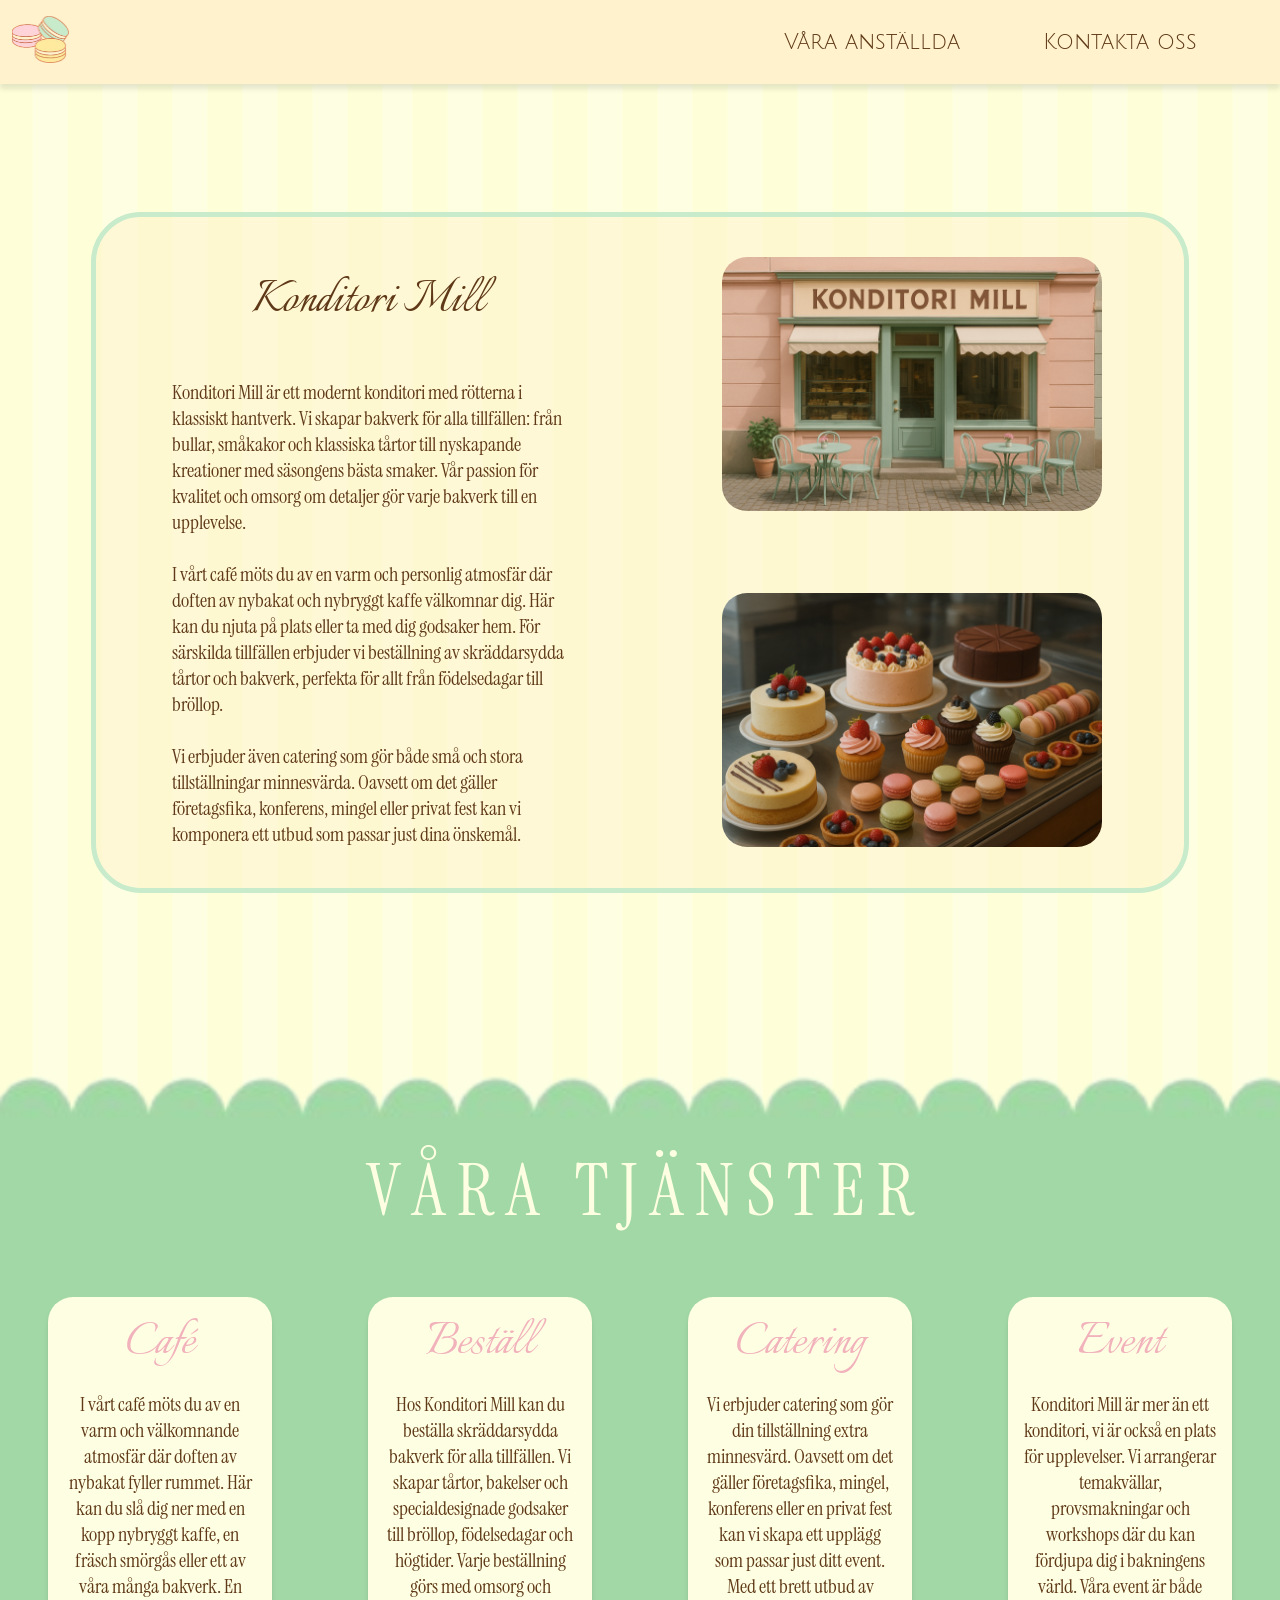
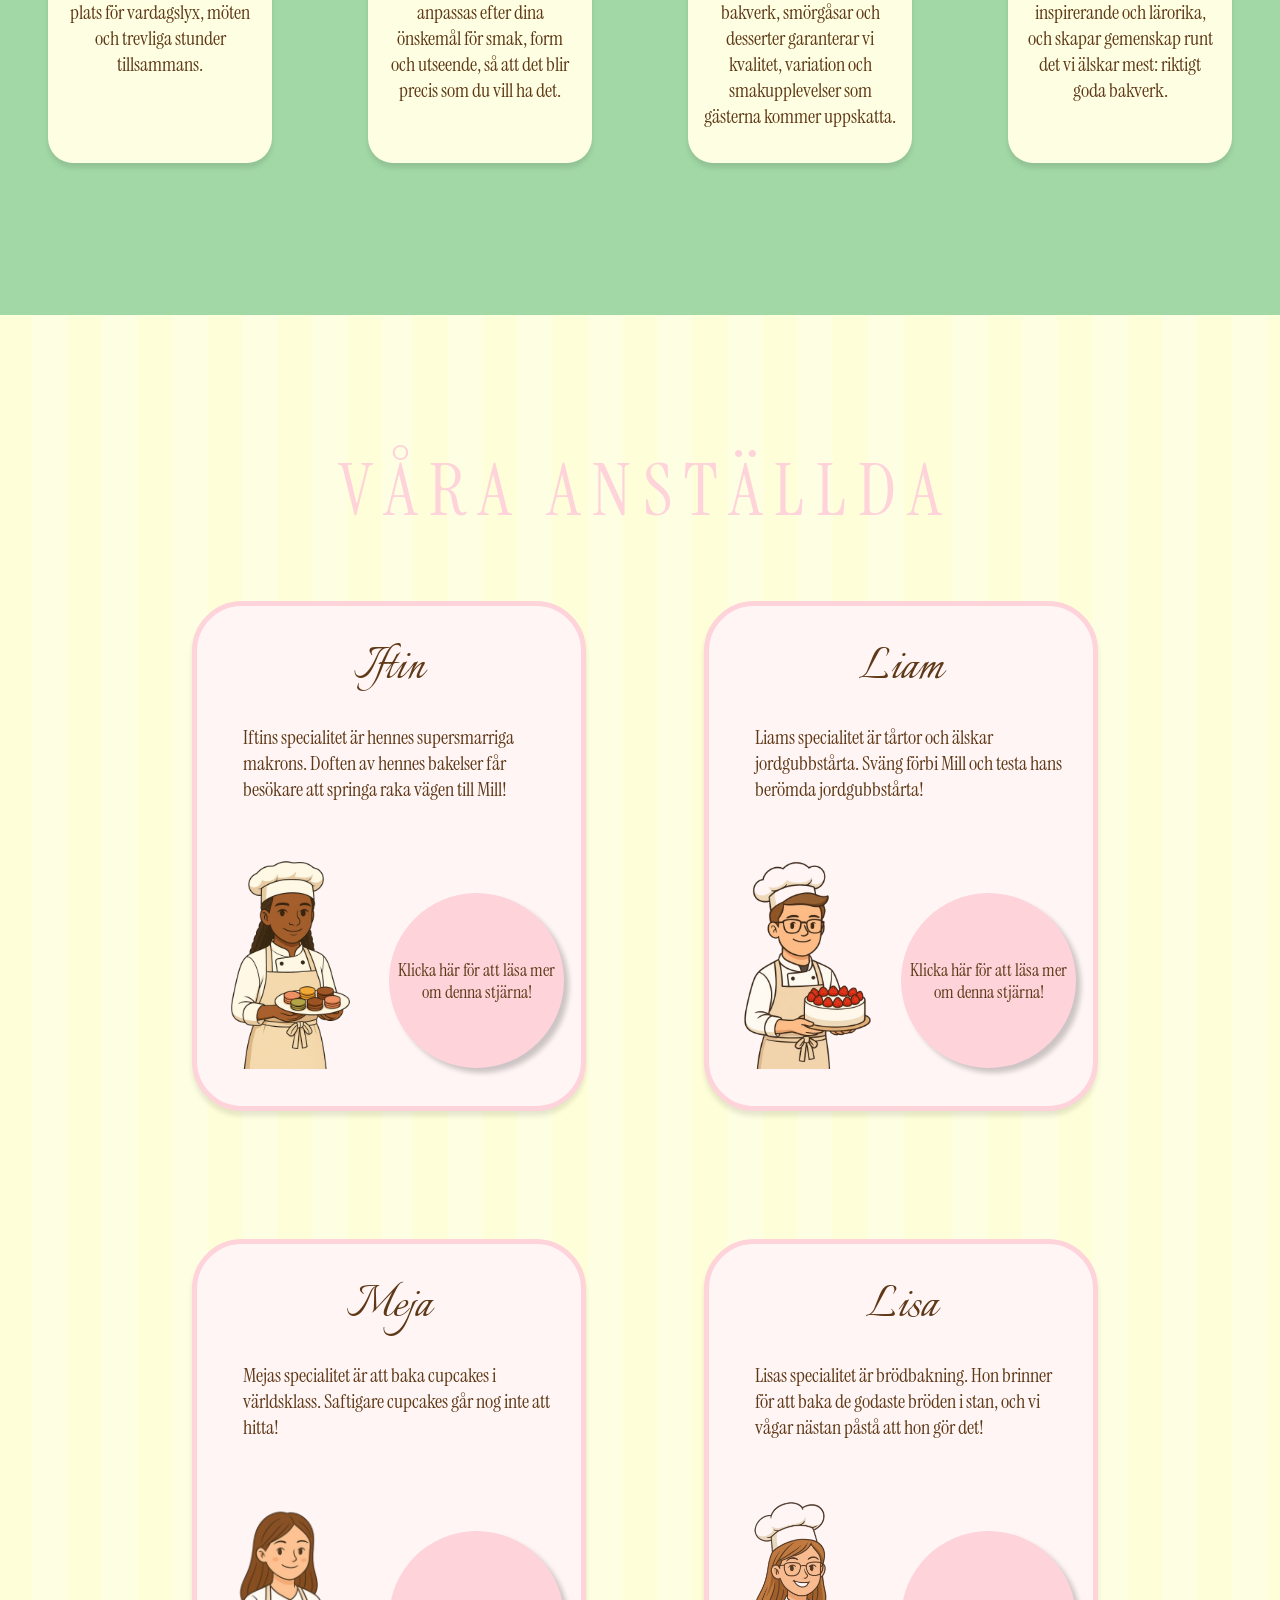
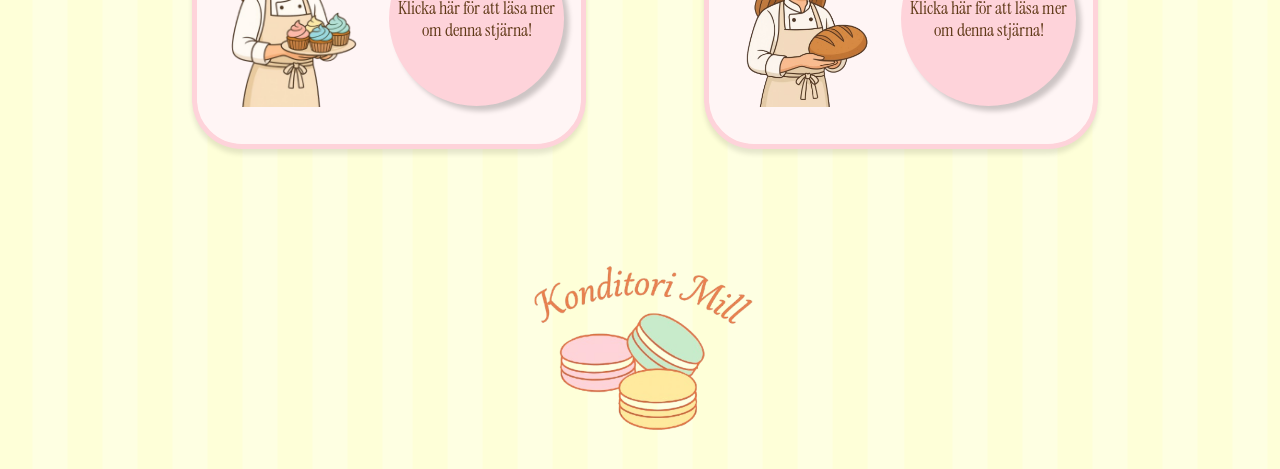
==== commit 63f44c31: "Dag 5 - media queries" ====
--- a/index.html
+++ b/index.html
@@ -34,7 +34,7 @@
         </div>
     </header>
     <section id="konditori-mill">
-        <div class="konditori-mill-container">
+        <div class="konditori-mill-container-large-screen">
             <div class="mill-item1">
                 <h2>Konditori Mill</h2>
             </div>
@@ -50,10 +50,26 @@
                 <img src="pictures/konditoridisk.png" alt="Konditoridisk">
             </div>
         </div>
+        <div class="konditori-mill-container-small-screen">
+            <div class="mill-item1">
+                <h2>Konditori Mill</h2>
+            </div>
+            <div class="mill-item3">
+                <p>Konditori Mill är ett modernt konditori med rötterna i klassiskt hantverk. Vi skapar bakverk för alla tillfällen: från bullar, småkakor och klassiska tårtor till nyskapande kreationer med säsongens bästa smaker. Vår passion för kvalitet och omsorg om detaljer gör varje bakverk till en upplevelse.<br><br>
+                I vårt café möts du av en varm och personlig atmosfär där doften av nybakat och nybryggt kaffe välkomnar dig. Här kan du njuta på plats eller ta med dig godsaker hem. För särskilda tillfällen erbjuder vi beställning av skräddarsydda tårtor och bakverk, perfekta för allt från födelsedagar till bröllop.<br><br>
+                Vi erbjuder även catering som gör både små och stora tillställningar minnesvärda. Oavsett om det gäller företagsfika, konferens, mingel eller privat fest kan vi komponera ett utbud som passar just dina önskemål.
+            </div>
+            <div class="mill-item2">
+                <img src="pictures/uteservering.png" alt="Uteservering">
+            </div>
+            <div class="mill-item4">
+                <img src="pictures/konditoridisk.png" alt="Konditoridisk">
+            </div>
+        </div>
     </section>
     <section id="ourServices">
         <h1>V Å R A &nbsp; T J Ä N S T E R</h1>
-        <div class="services-container">
+        <div class="services-container-large-screen">
             <div class="service-item1 service-items">
                 <h2>Café</h2>
                 <p>I vårt café möts du av en varm och välkomnande atmosfär där doften av nybakat fyller rummet. Här kan du slå dig ner med en kopp nybryggt kaffe, en fräsch smörgås eller ett av våra många bakverk. En plats för vardagslyx, möten och trevliga stunder tillsammans.</p>
@@ -71,10 +87,94 @@
                 <p>Konditori Mill är mer än ett konditori, vi är också en plats för upplevelser. Vi arrangerar temakvällar, provsmakningar och workshops där du kan fördjupa dig i bakningens värld. Våra event är både inspirerande och lärorika, och skapar gemenskap runt det vi älskar mest: riktigt goda bakverk.</p>
             </div>
         </div>
+        <div class="services-container-small-screen">
+            <div class="service-item1 service-items">
+                <h2>Café</h2>
+                <p>I vårt café möts du av en varm och välkomnande atmosfär där doften av nybakat fyller rummet. Här kan du slå dig ner med en kopp nybryggt kaffe, en fräsch smörgås eller ett av våra många bakverk. En plats för vardagslyx, möten och trevliga stunder tillsammans.</p>
+            </div>
+            <div class="service-item2 service-items">
+                <h2>Beställ</h2>
+                <p>Hos Konditori Mill kan du beställa skräddarsydda bakverk för alla tillfällen. Vi skapar tårtor, bakelser och specialdesignade godsaker till bröllop, födelsedagar och högtider. Varje beställning görs med omsorg och anpassas efter dina önskemål för smak, form och utseende, så att det blir precis som du vill ha det.</p>
+            </div>
+            <div class="service-item3 service-items">
+                <h2>Catering</h2>
+                <p>Vi erbjuder catering som gör din tillställning extra minnesvärd. Oavsett om det gäller företagsfika, mingel, konferens eller en privat fest kan vi skapa ett upplägg som passar just ditt event. Med ett brett utbud av bakverk, smörgåsar och desserter garanterar vi kvalitet, variation och smakupplevelser som gästerna kommer uppskatta.</p>
+            </div>
+            <div class="service-item4 service-items">
+                <h2>Event</h2>
+                <p>Konditori Mill är mer än ett konditori, vi är också en plats för upplevelser. Vi arrangerar temakvällar, provsmakningar och workshops där du kan fördjupa dig i bakningens värld. Våra event är både inspirerande och lärorika, och skapar gemenskap runt det vi älskar mest: riktigt goda bakverk.</p>
+            </div>
+        </div>
     </section>
     <section id="employees">
         <h1>V Å R A &nbsp; A N S T Ä L L D A</h1>
-        <div class="employees-container">
+        <div class="employees-container-large-screen">
+            <div class="employee-item1 employee-items">
+                <div class="employee-name-item1">
+                    <h2>Iftin</h2>
+                </div>
+                <div class="employee-name-item2">
+                    <p>Iftins specialitet är hennes supersmarriga makrons. Doften av hennes bakelser får besökare att springa raka vägen till Mill! </p>
+                </div>
+                <div class="employee-name-item3">
+                    <img src="pictures/iftin.png" alt="Iftin">
+                </div>
+                <div class="employee-name-item4">
+                    <button onclick="document.location= 'iftin.html'">                        
+                        Klicka här för att läsa mer om denna stjärna!
+                    </button>
+                </div>   
+            </div>
+            <div class="employee-item2 employee-items">
+                <div class="employee-name-item1">
+                    <h2>Liam</h2>
+                </div>
+                <div class="employee-name-item2">
+                    <p>Liams specialitet är tårtor och älskar jordgubbstårta. Sväng förbi Mill och testa hans berömda jordgubbstårta!</p>
+                </div>
+                <div class="employee-name-item3">
+                    <img src="pictures/liam.png" alt="Liam">
+                </div>
+                <div class="employee-name-item4">
+                     <button onclick="document.location= 'liam.html'">                        
+                        Klicka här för att läsa mer om denna stjärna!
+                    </button>
+                </div>   
+            </div>
+            <div class="employee-item3 employee-items">
+                <div class="employee-name-item1">
+                    <h2>Meja</h2>
+                </div>
+                <div class="employee-name-item2">
+                    <p>Mejas specialitet är att baka cupcakes i världsklass. Saftigare cupcakes går nog inte att hitta!</p>
+                </div>
+                <div class="employee-name-item3">
+                    <img src="pictures/meja.png" alt="Meja">
+                </div>
+                <div class="employee-name-item4">
+                    <button onclick="document.location= 'meja.html'">                        
+                        Klicka här för att läsa mer om denna stjärna!
+                    </button>
+                </div>   
+            </div>
+            <div class="employee-item4 employee-items">
+                <div class="employee-name-item1">
+                    <h2>Lisa</h2>
+                </div>
+                <div class="employee-name-item2">
+                    <p>Lisas specialitet är brödbakning. Hon brinner för att baka de godaste bröden i stan, och vi vågar nästan påstå att hon gör det!</p>
+                </div>
+                <div class="employee-name-item3">
+                    <img src="pictures/lisa.png" alt="Lisa">
+                </div>
+                <div class="employee-name-item4">
+                     <button onclick="document.location= 'lisa.html'">                        
+                        Klicka här för att läsa mer om denna stjärna!
+                    </button>
+                </div>   
+            </div>
+        </div>
+        <div class="employees-container-small-screen">
             <div class="employee-item1 employee-items">
                 <div class="employee-name-item1">
                     <h2>Iftin</h2>
--- a/style.css
+++ b/style.css
@@ -3,7 +3,7 @@
     margin: 0;
     padding: 0;
     background-image: url("pictures/background-image.png");
-    color: #5F3917
+    color: #5F3917;
 }
 
 /*Länkar*/
@@ -25,17 +25,53 @@
 h1{
     font-family: 'Instrument Serif', sans-serif;
     text-align: center;
-    font-size: 4.5vw;
+    font-size: 4.5rem;
 }
 
 h2{
     font-family: 'Italianno', sans-serif;
-    font-size: 3.5vw;
+    font-size: 3.5rem;
 }
 
 
 
 /*Meny*/
+header{
+    background-color: #FFF2CC;
+    box-shadow: 0 5px 5px rgba(0,0,0,0.1);
+}
+
+header a{
+    font-size: 1.4rem;
+    font-family: 'Julius Sans One', sans-serif;
+}
+
+a img{
+    width: 25%;
+    height: auto;
+    margin: 7% 5%;
+}
+
+.item1{
+    grid-column: 1;
+    display: flex;
+    align-items: center;   
+}
+
+.item2{
+    grid-column: 2;
+    display: flex;
+    align-items: center; 
+    justify-content: end; 
+}
+
+.item3{
+    grid-column: 3;
+    display: flex;
+    align-items: center;  
+    justify-content: center;
+}
+
 #menu-small-screen{
     display: none;
     width: 100%;
@@ -47,50 +83,15 @@
     grid-template-columns: 50% 25% 25%;
 }
 
-header{
-    background-color: #FFF2CC;
-    box-shadow: 0 5px 5px rgba(0,0,0,0.1);
-}
-
-a img{
-    width: 25%;
-    height: auto;
-    margin: 7% 5%;
-}
-
-.item1{
-    grid-column: 1;
-    display: flex;
-    align-items: center;   
-}
-
-.item2{
-    grid-column: 2;
-    display: flex;
-    align-items: center; 
-    justify-content: end; 
-}
-
-.item3{
-    grid-column: 3;
-    display: flex;
-    align-items: center;  
-    justify-content: center;
-}
-
-.item2 a, .item3 a{
-    font-size: 1.4rem;
-    font-family: 'Julius Sans One', sans-serif;
-}
-
 /*Konditori Mill - Sektion*/
 #konditori-mill{
     display: flex;
     align-items: center;
     justify-content: center;
-}
-
-.konditori-mill-container{
+    height: auto;
+}
+
+.konditori-mill-container-large-screen{
     display: grid;
     background-color: rgba(255, 242, 204, 0.5);
     border-radius: 50px;
@@ -100,9 +101,14 @@
     grid-template-columns: 50% 50%;
     grid-template-rows: 12.5% 12.5% 12.5% 12.5% 12.5% 12.5% 12.5% 12.5%;
     margin-top: 10%;
-}
-
-.mill-item1{
+    height: auto;
+}
+
+.konditori-mill-container-small-screen{
+    display: none;
+}
+
+.mill-item1{ /*Rubrik*/
     grid-row: 1 / span 2;
     grid-column: 1;
     display: flex;
@@ -110,7 +116,7 @@
     align-items: center;
 }
 
-.mill-item2{
+.mill-item2{ /*Bild*/
     grid-row: 1 / span 4;
     grid-column: 2;
     display: flex;
@@ -119,7 +125,7 @@
 }
 
 
-.mill-item3{
+.mill-item3{ /*Paragraf*/
     grid-row: 3 / span 6;
     grid-column: 1;
     display: flex;
@@ -132,7 +138,7 @@
     margin-left: 3%;      
 }
 
-.mill-item4{
+.mill-item4{ /*Bild*/
     grid-row: 5 / span 4;
     grid-column: 2;
     display: flex;
@@ -156,9 +162,9 @@
 /*Våra tjänster - Sektion*/
 #ourServices{
     background-image: url("pictures/services.png");
-    background-size: cover;
+    background-size: auto 100%;
     background-repeat: no-repeat;
-    background-position: top;
+    background-position: top center;
 }
 
 #ourServices h1{
@@ -166,10 +172,14 @@
     padding-top: 15%; 
 }
 
-.services-container{
+.services-container-large-screen{
     display: grid;
     grid-template-columns: 25% 25% 25% 25%;
     padding-bottom: 10%;
+}
+
+.services-container-small-screen{
+    display: none;
 }
 
 .service-items{
@@ -210,10 +220,14 @@
 }
 
 /*Våra anställda - Sektion*/
-.employees-container{
+.employees-container-large-screen{
     display: grid;
     grid-template-columns: 50% 50%;
     grid-template-rows: 50% 50%;
+}
+
+.employees-container-small-screen{
+    display: none;
 }
 
 #employees h1{
@@ -239,7 +253,7 @@
     width: 80%;
     text-align: left;
     margin: 0 12%;
-    font-size: 1.5rem;
+    font-size: 1.25rem;
 }
 
 
@@ -268,7 +282,7 @@
     margin: 10% 30% 10% 10%;
 }
 
-.employee-name-item1{
+.employee-name-item1{ /*Rubrik*/
     grid-column: 1 / span 2;
     grid-row: 1;
     display: flex;
@@ -276,12 +290,12 @@
     align-items: center;
 }
 
-.employee-name-item2{
+.employee-name-item2{ /*Text*/
     grid-column: 1 / span 2;
     grid-row: 2;
 }
 
-.employee-name-item3{
+.employee-name-item3{ /*Bilden*/
     grid-column: 1;
     grid-row: 3;
 }
@@ -291,7 +305,7 @@
     height: auto;
 }
 
-.employee-name-item4{
+.employee-name-item4{ /*Knapp*/
     grid-column: 2;
     grid-row: 3;
     display: flex;
@@ -299,7 +313,7 @@
     align-items: center;
 }
 
-.employee-name-item4 button{
+.employee-name-item4 button{ /*Knapp*/
     width: 175px;
     height: 175px;
     border-radius: 100%;
@@ -339,39 +353,36 @@
     width: 60%;
 }
 
-#form label, #form input, #form textarea, #form button {
+form label, form input, form textarea, form button {
     display: block;
     font-family: 'Instrument serif', sans-serif;
 }
 
-#form label{
+form label{
     font-size: 1.5rem;
     margin-top: 5%;
 }
 
-#form input, #form textarea{
-    
+form input, form textarea{   
     width: 50%;
-    height: 5vh;
     font-size: 1.25rem;
     padding: 0 1%;
-
-}
-
-#form textarea{
+}
+
+form textarea{
     height: 20vh;
     resize: none;
     padding: 1%;
     margin-bottom: 0;
 }
 
-#form p{
+form p{
     font-size: 1rem;
     margin: 0 0 5% 0;
     font-style: italic;
 }
 
-#form #thankyou-message{
+form #thankyou-message{
     font-family: 'Instrument Serif', sans-serif;
     font-size: 2rem;
     color: #A1DAA6;
@@ -387,14 +398,12 @@
 
 #contact h1{
     font-family: 'Italianno', sans-serif;
-    font-size: 5vw;
     text-align: left;
     margin: 8% 0 3% 0;
 }
 
-button{
+form button{
     width: 15%;
-    height: 5vh;
     font-size: 1.25rem;
     background-color: #C8EBCB;
     border: 1px solid;
@@ -404,36 +413,158 @@
 }
 
 @media (max-width: 768px){
+
+    /*Rubriker*/
+    h1{
+        font-size: 2.75rem;
+    }
+
+    h2{
+        font-size: 2.5rem;
+    }
+
+    /*Meny mobilanpassning*/
+    #menu-large-screen{
+        display: none;
+    }
+
+    #menu-small-screen{
+        display: block;
+        text-align: right;
+    }
+
+    #menu{
+        display: none;
+        list-style-type: none;
+    }
+
+    #menu-toggle:checked ~ #menu{
+        display: block;
+    }
+
+    #menu-toggle{
+        display: none;
+    }
+
+    #menu li{
+        padding-top: 2%;
+    }
+
     header{
         background-color: #FFF2CC;
         box-shadow: 0 5px 5px rgba(0,0,0,0.1);
         padding: 5% 3% 3% 5%;
     }
 
-    #menu-large-screen{
+    header a{
+        font-size: 0.8rem;
+    }
+
+    /*Konditori Mill - Sektion mobilanpassning*/
+    .konditori-mill-container-large-screen{
         display: none;
     }
 
-    #menu-small-screen{
+    .konditori-mill-container-small-screen{
         display: block;
-        text-align: right;
-    }
-
-    #menu{
+        background-color: rgba(255, 242, 204, 0.5);
+        border-radius: 50px;
+        border: 5px solid;
+        border-color: #C8EBCB;
+        width: 85%;
+        margin-top: 10%;
+        height: auto;
+    }
+
+    .mill-item1 h2{ 
+        margin-bottom: 0;
+    }
+
+    .mill-item3 p{
+        width: 85%;                
+    }
+
+    .mill-item2 img, .mill-item4 img{
+        margin-bottom: 10%;
+    }
+
+    /*Våra tjänster - Sektion mobilanpassning*/
+    #ourServices{
+        background-size: contain;
+        background-repeat: no-repeat;
+        background-position: top center;
+    }
+    
+    #ourServices h1{
+        color: #FEFFE2;
+        padding-top: 15%; 
+    }
+
+    .services-container-small-screen{
+        display: block;
+        background-color: #A1DAA6;
+        padding-bottom: 10%;
+    }
+
+    .services-container-large-screen{
         display: none;
-        list-style-type: none;
-    }
-
-    #menu-toggle:checked ~ #menu{
+    }
+
+    /*Våra anställda - Sektion mobilanpassning*/    
+
+    .employee-items{
+        margin: 10% auto;
+        height: 375px;
+    }
+
+    .employee-name-item3{ /*Bild*/
+        display: flex;
+        justify-content: center;
+        align-items: flex-end;
+    }
+
+    .employee-name-item4{
+        justify-content: center;
+    }
+
+    .employee-name-item4 button{ /*Knapp*/
+        width: 100px;
+        height: 100px;
+        font-size: 0.8rem;
+    }
+    
+    .employees-container-small-screen{
         display: block;
-    }
-
-    #menu-toggle{
+        margin-top: 10%;
+        height: auto;
+    }
+
+    .employees-container-large-screen{
         display: none;
     }
 
-    #menu li{
-        padding-top: 2%;
-    }
-    
-}
+    /* Kontakta oss mobilanpassning */
+
+    form label{
+        font-size: 1.1rem;
+
+    }
+
+    form input, form textarea{   
+    width: 70%;
+    font-size: 0.9rem;
+    }
+
+    form p{
+        font-size: 0.72rem;
+    }
+
+    form button{
+        width: 30%;
+        font-size: 0.9rem;
+    }
+
+    form #thankyou-message{
+        font-size: 1rem;
+    }
+}
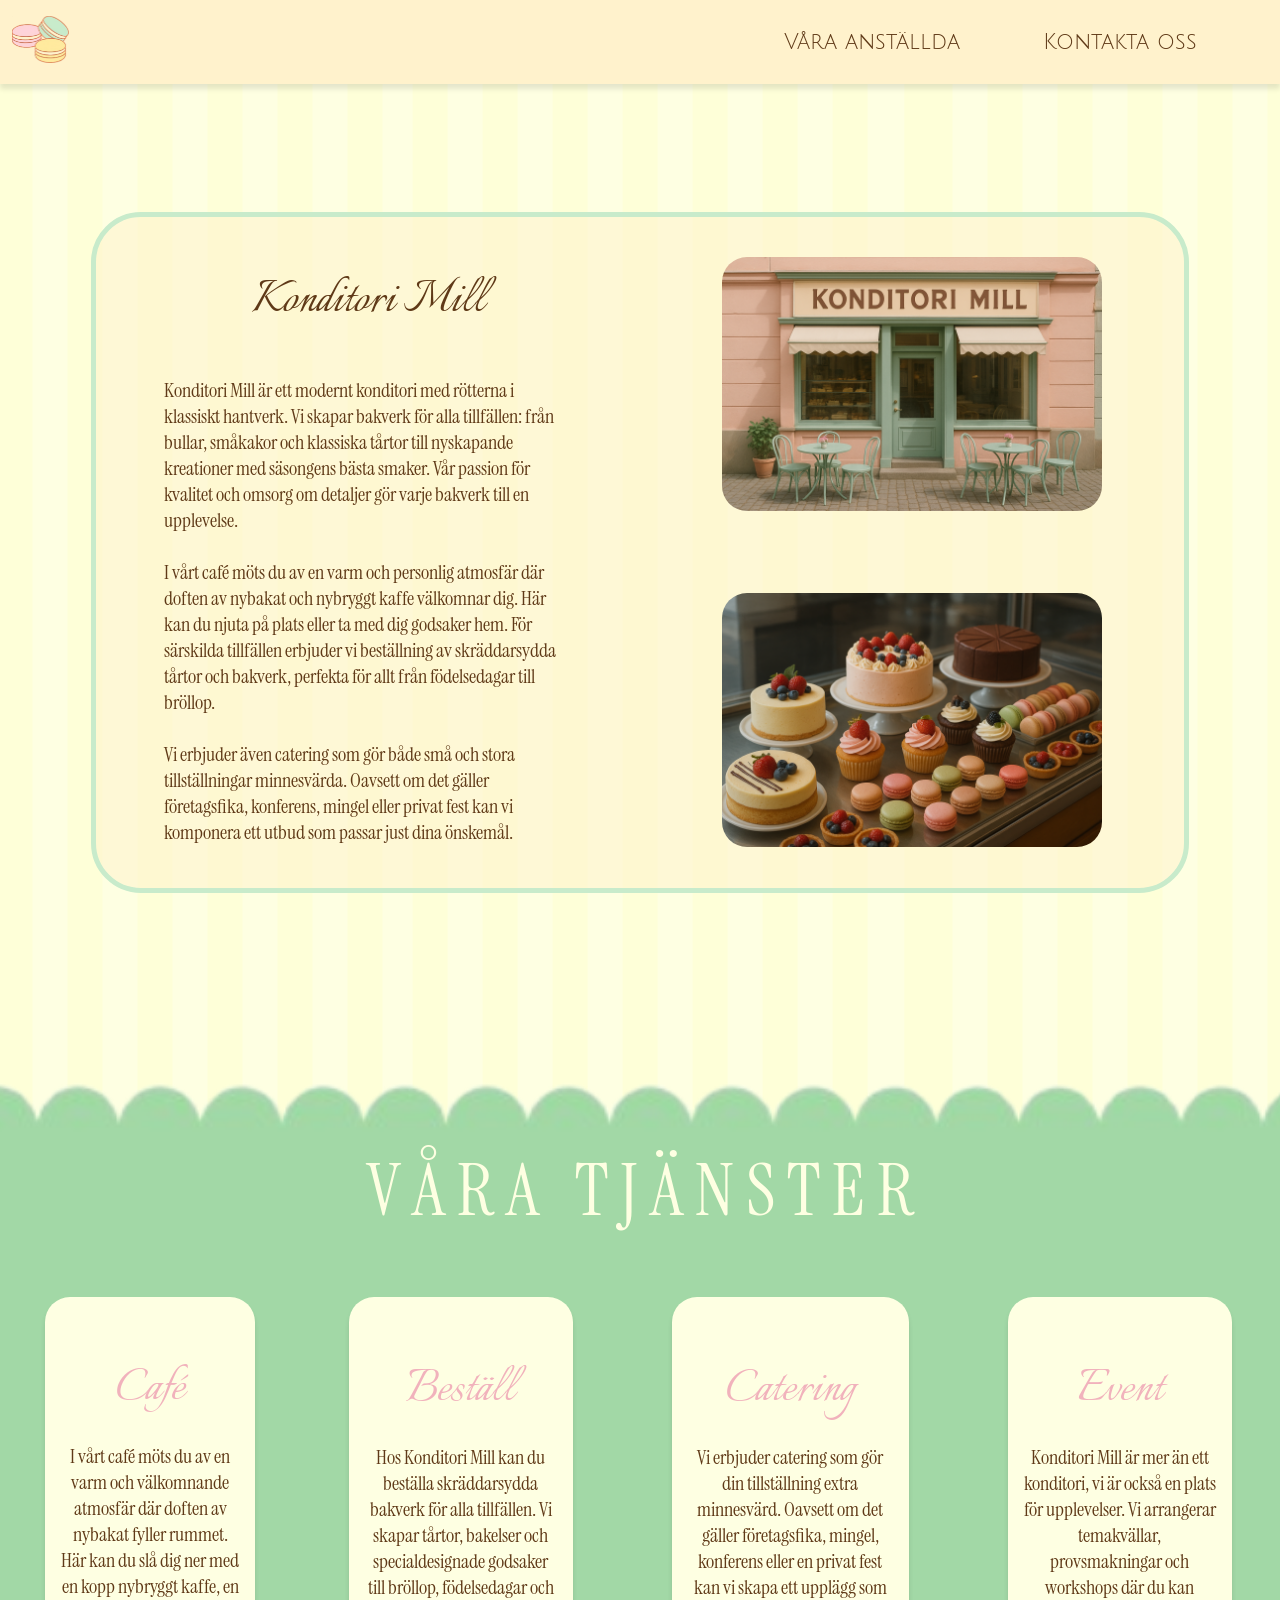
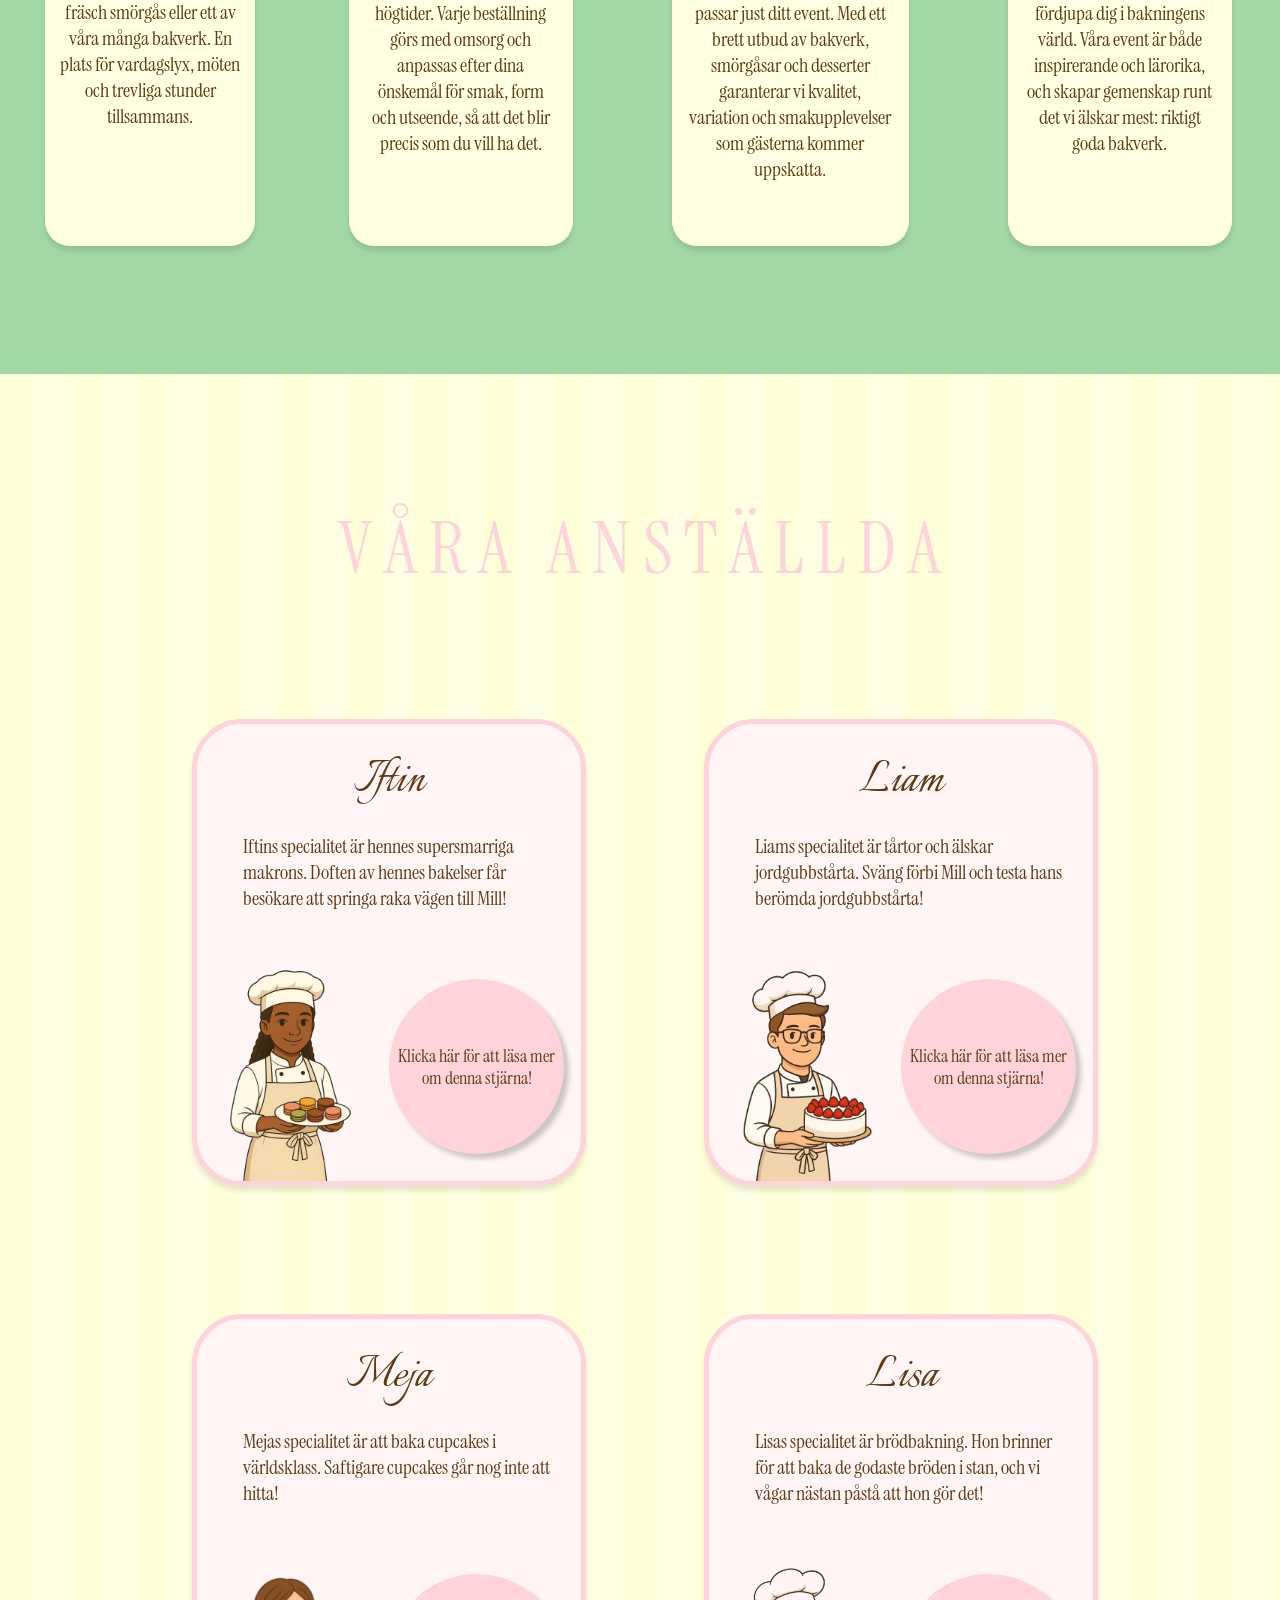
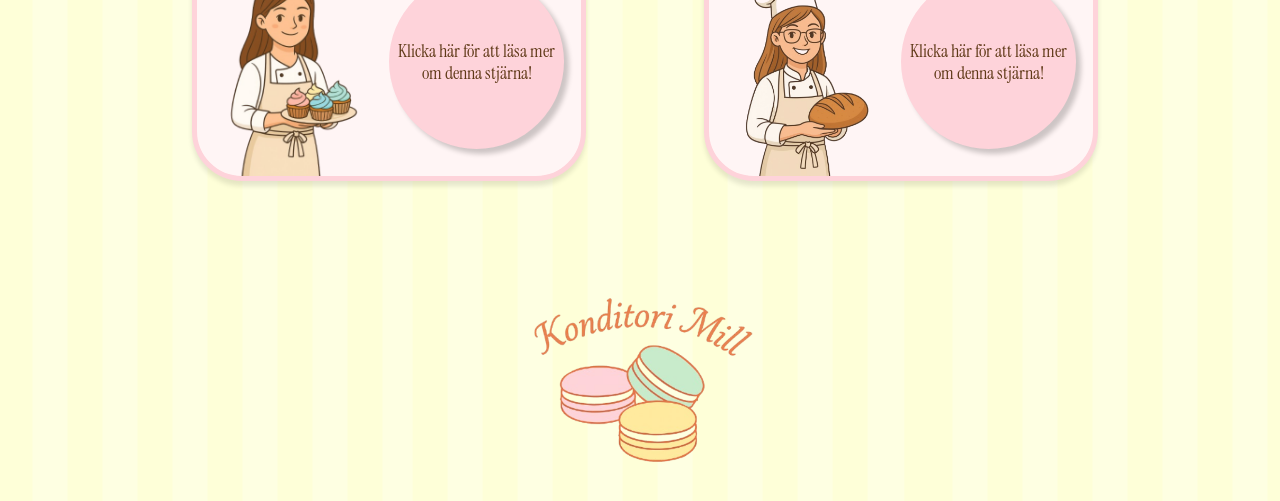
==== commit ebacd65b: "ändringar i gemensam del" ====
--- a/index.html
+++ b/index.html
@@ -34,60 +34,26 @@
         </div>
     </header>
     <section id="konditori-mill">
-        <div class="konditori-mill-container-large-screen">
-            <div class="mill-item1">
+        <div class="konditori-mill-container">
+            <div class="mill-item1 mill-items">
                 <h2>Konditori Mill</h2>
             </div>
-            <div class="mill-item2">
-                <img src="pictures/uteservering.png" alt="Uteservering">
-            </div>
-            <div class="mill-item3">
+            <div class="mill-item3 mill-items">
                 <p>Konditori Mill är ett modernt konditori med rötterna i klassiskt hantverk. Vi skapar bakverk för alla tillfällen: från bullar, småkakor och klassiska tårtor till nyskapande kreationer med säsongens bästa smaker. Vår passion för kvalitet och omsorg om detaljer gör varje bakverk till en upplevelse.<br><br>
                 I vårt café möts du av en varm och personlig atmosfär där doften av nybakat och nybryggt kaffe välkomnar dig. Här kan du njuta på plats eller ta med dig godsaker hem. För särskilda tillfällen erbjuder vi beställning av skräddarsydda tårtor och bakverk, perfekta för allt från födelsedagar till bröllop.<br><br>
                 Vi erbjuder även catering som gör både små och stora tillställningar minnesvärda. Oavsett om det gäller företagsfika, konferens, mingel eller privat fest kan vi komponera ett utbud som passar just dina önskemål.
             </div>
-            <div class="mill-item4">
-                <img src="pictures/konditoridisk.png" alt="Konditoridisk">
-            </div>
-        </div>
-        <div class="konditori-mill-container-small-screen">
-            <div class="mill-item1">
-                <h2>Konditori Mill</h2>
-            </div>
-            <div class="mill-item3">
-                <p>Konditori Mill är ett modernt konditori med rötterna i klassiskt hantverk. Vi skapar bakverk för alla tillfällen: från bullar, småkakor och klassiska tårtor till nyskapande kreationer med säsongens bästa smaker. Vår passion för kvalitet och omsorg om detaljer gör varje bakverk till en upplevelse.<br><br>
-                I vårt café möts du av en varm och personlig atmosfär där doften av nybakat och nybryggt kaffe välkomnar dig. Här kan du njuta på plats eller ta med dig godsaker hem. För särskilda tillfällen erbjuder vi beställning av skräddarsydda tårtor och bakverk, perfekta för allt från födelsedagar till bröllop.<br><br>
-                Vi erbjuder även catering som gör både små och stora tillställningar minnesvärda. Oavsett om det gäller företagsfika, konferens, mingel eller privat fest kan vi komponera ett utbud som passar just dina önskemål.
-            </div>
-            <div class="mill-item2">
+            <div class="mill-item2 mill-items">
                 <img src="pictures/uteservering.png" alt="Uteservering">
             </div>
-            <div class="mill-item4">
+            <div class="mill-item4 mill-items">
                 <img src="pictures/konditoridisk.png" alt="Konditoridisk">
             </div>
         </div>
     </section>
     <section id="ourServices">
         <h1>V Å R A &nbsp; T J Ä N S T E R</h1>
-        <div class="services-container-large-screen">
-            <div class="service-item1 service-items">
-                <h2>Café</h2>
-                <p>I vårt café möts du av en varm och välkomnande atmosfär där doften av nybakat fyller rummet. Här kan du slå dig ner med en kopp nybryggt kaffe, en fräsch smörgås eller ett av våra många bakverk. En plats för vardagslyx, möten och trevliga stunder tillsammans.</p>
-            </div>
-            <div class="service-item2 service-items">
-                <h2>Beställ</h2>
-                <p>Hos Konditori Mill kan du beställa skräddarsydda bakverk för alla tillfällen. Vi skapar tårtor, bakelser och specialdesignade godsaker till bröllop, födelsedagar och högtider. Varje beställning görs med omsorg och anpassas efter dina önskemål för smak, form och utseende, så att det blir precis som du vill ha det.</p>
-            </div>
-            <div class="service-item3 service-items">
-                <h2>Catering</h2>
-                <p>Vi erbjuder catering som gör din tillställning extra minnesvärd. Oavsett om det gäller företagsfika, mingel, konferens eller en privat fest kan vi skapa ett upplägg som passar just ditt event. Med ett brett utbud av bakverk, smörgåsar och desserter garanterar vi kvalitet, variation och smakupplevelser som gästerna kommer uppskatta.</p>
-            </div>
-            <div class="service-item4 service-items">
-                <h2>Event</h2>
-                <p>Konditori Mill är mer än ett konditori, vi är också en plats för upplevelser. Vi arrangerar temakvällar, provsmakningar och workshops där du kan fördjupa dig i bakningens värld. Våra event är både inspirerande och lärorika, och skapar gemenskap runt det vi älskar mest: riktigt goda bakverk.</p>
-            </div>
-        </div>
-        <div class="services-container-small-screen">
+        <div class="services-container">
             <div class="service-item1 service-items">
                 <h2>Café</h2>
                 <p>I vårt café möts du av en varm och välkomnande atmosfär där doften av nybakat fyller rummet. Här kan du slå dig ner med en kopp nybryggt kaffe, en fräsch smörgås eller ett av våra många bakverk. En plats för vardagslyx, möten och trevliga stunder tillsammans.</p>
@@ -108,7 +74,7 @@
     </section>
     <section id="employees">
         <h1>V Å R A &nbsp; A N S T Ä L L D A</h1>
-        <div class="employees-container-large-screen">
+        <div class="employees-container">
             <div class="employee-item1 employee-items">
                 <div class="employee-name-item1">
                     <h2>Iftin</h2>
@@ -120,7 +86,7 @@
                     <img src="pictures/iftin.png" alt="Iftin">
                 </div>
                 <div class="employee-name-item4">
-                    <button onclick="document.location= 'iftin.html'">                        
+                    <button id="iftinPage">                        
                         Klicka här för att läsa mer om denna stjärna!
                     </button>
                 </div>   
@@ -136,7 +102,7 @@
                     <img src="pictures/liam.png" alt="Liam">
                 </div>
                 <div class="employee-name-item4">
-                     <button onclick="document.location= 'liam.html'">                        
+                     <button id="liamPage">                        
                         Klicka här för att läsa mer om denna stjärna!
                     </button>
                 </div>   
@@ -152,7 +118,7 @@
                     <img src="pictures/meja.png" alt="Meja">
                 </div>
                 <div class="employee-name-item4">
-                    <button onclick="document.location= 'meja.html'">                        
+                    <button id="mejaPage">                        
                         Klicka här för att läsa mer om denna stjärna!
                     </button>
                 </div>   
@@ -168,73 +134,7 @@
                     <img src="pictures/lisa.png" alt="Lisa">
                 </div>
                 <div class="employee-name-item4">
-                     <button onclick="document.location= 'lisa.html'">                        
-                        Klicka här för att läsa mer om denna stjärna!
-                    </button>
-                </div>   
-            </div>
-        </div>
-        <div class="employees-container-small-screen">
-            <div class="employee-item1 employee-items">
-                <div class="employee-name-item1">
-                    <h2>Iftin</h2>
-                </div>
-                <div class="employee-name-item2">
-                    <p>Iftins specialitet är hennes supersmarriga makrons. Doften av hennes bakelser får besökare att springa raka vägen till Mill! </p>
-                </div>
-                <div class="employee-name-item3">
-                    <img src="pictures/iftin.png" alt="Iftin">
-                </div>
-                <div class="employee-name-item4">
-                    <button onclick="document.location= 'iftin.html'">                        
-                        Klicka här för att läsa mer om denna stjärna!
-                    </button>
-                </div>   
-            </div>
-            <div class="employee-item2 employee-items">
-                <div class="employee-name-item1">
-                    <h2>Liam</h2>
-                </div>
-                <div class="employee-name-item2">
-                    <p>Liams specialitet är tårtor och älskar jordgubbstårta. Sväng förbi Mill och testa hans berömda jordgubbstårta!</p>
-                </div>
-                <div class="employee-name-item3">
-                    <img src="pictures/liam.png" alt="Liam">
-                </div>
-                <div class="employee-name-item4">
-                     <button onclick="document.location= 'liam.html'">                        
-                        Klicka här för att läsa mer om denna stjärna!
-                    </button>
-                </div>   
-            </div>
-            <div class="employee-item3 employee-items">
-                <div class="employee-name-item1">
-                    <h2>Meja</h2>
-                </div>
-                <div class="employee-name-item2">
-                    <p>Mejas specialitet är att baka cupcakes i världsklass. Saftigare cupcakes går nog inte att hitta!</p>
-                </div>
-                <div class="employee-name-item3">
-                    <img src="pictures/meja.png" alt="Meja">
-                </div>
-                <div class="employee-name-item4">
-                    <button onclick="document.location= 'meja.html'">                        
-                        Klicka här för att läsa mer om denna stjärna!
-                    </button>
-                </div>   
-            </div>
-            <div class="employee-item4 employee-items">
-                <div class="employee-name-item1">
-                    <h2>Lisa</h2>
-                </div>
-                <div class="employee-name-item2">
-                    <p>Lisas specialitet är brödbakning. Hon brinner för att baka de godaste bröden i stan, och vi vågar nästan påstå att hon gör det!</p>
-                </div>
-                <div class="employee-name-item3">
-                    <img src="pictures/lisa.png" alt="Lisa">
-                </div>
-                <div class="employee-name-item4">
-                     <button onclick="document.location= 'lisa.html'">                        
+                     <button id="lisaPage">                        
                         Klicka här för att läsa mer om denna stjärna!
                     </button>
                 </div>   
--- a/style.css
+++ b/style.css
@@ -33,8 +33,6 @@
     font-size: 3.5rem;
 }
 
-
-
 /*Meny*/
 header{
     background-color: #FFF2CC;
@@ -48,7 +46,6 @@
 
 a img{
     width: 25%;
-    height: auto;
     margin: 7% 5%;
 }
 
@@ -88,10 +85,9 @@
     display: flex;
     align-items: center;
     justify-content: center;
-    height: auto;
-}
-
-.konditori-mill-container-large-screen{
+}
+
+.konditori-mill-container{
     display: grid;
     background-color: rgba(255, 242, 204, 0.5);
     border-radius: 50px;
@@ -101,54 +97,42 @@
     grid-template-columns: 50% 50%;
     grid-template-rows: 12.5% 12.5% 12.5% 12.5% 12.5% 12.5% 12.5% 12.5%;
     margin-top: 10%;
-    height: auto;
-}
-
-.konditori-mill-container-small-screen{
-    display: none;
+}
+
+.mill-items{
+    display: flex;
+    justify-content: center;
+    align-items: center;
 }
 
 .mill-item1{ /*Rubrik*/
     grid-row: 1 / span 2;
     grid-column: 1;
-    display: flex;
-    justify-content: center;
-    align-items: center;
 }
 
 .mill-item2{ /*Bild*/
     grid-row: 1 / span 4;
     grid-column: 2;
-    display: flex;
-    justify-content: center;
-    align-items: center;
 }
 
 
 .mill-item3{ /*Paragraf*/
     grid-row: 3 / span 6;
     grid-column: 1;
-    display: flex;
-    justify-content: center;
 }
 
 .mill-item3 p{
     width: 75%;                
-    text-align: start;  
-    margin-left: 3%;      
+    text-align: start;      
 }
 
 .mill-item4{ /*Bild*/
     grid-row: 5 / span 4;
     grid-column: 2;
-    display: flex;
-    justify-content: center;
-    align-items: center;
 }
 
 .mill-item2 img, .mill-item4 img{
     width: 70%;
-    height: auto;
     border-radius: 25px;
     margin: 3%;
 }
@@ -172,14 +156,9 @@
     padding-top: 15%; 
 }
 
-.services-container-large-screen{
+.services-container{
     display: grid;
-    grid-template-columns: 25% 25% 25% 25%;
     padding-bottom: 10%;
-}
-
-.services-container-small-screen{
-    display: none;
 }
 
 .service-items{
@@ -189,17 +168,16 @@
     text-align: center;
     margin: 0 15%;
     border-radius: 25px;
-    height: 95%;
     box-shadow: 0 5px 5px rgba(0,0,0,0.1);
 }
 
 .service-items h2{
-    margin: 5%;
+    padding-top: 5%;
     color: #f1b2bc;
 }
 
 .service-items p{
-    padding: 7%;
+    padding: 0 7% 7% 7%;
 }
 
 .service-item1{
@@ -209,7 +187,6 @@
 .service-item2{
     grid-column: 2;
 }
-
 
 .service-item3{
     grid-column: 3;
@@ -220,19 +197,15 @@
 }
 
 /*Våra anställda - Sektion*/
-.employees-container-large-screen{
+.employees-container{
     display: grid;
     grid-template-columns: 50% 50%;
     grid-template-rows: 50% 50%;
 }
 
-.employees-container-small-screen{
-    display: none;
-}
-
 #employees h1{
     color: #FED3DA;
-    margin: 10% 0 0 0;
+    margin-top: 10%;
 }
 
 .employee-items{
@@ -246,14 +219,12 @@
     display: grid;
     grid-template-rows: 25% 25% 50%;
     grid-template-columns: 50% 50%;
-    height: 500px;
 }
 
 .employee-items p{
     width: 80%;
     text-align: left;
     margin: 0 12%;
-    font-size: 1.25rem;
 }
 
 
@@ -298,11 +269,13 @@
 .employee-name-item3{ /*Bilden*/
     grid-column: 1;
     grid-row: 3;
+    display: flex;
+    align-items: end;
+    justify-content: center;
 }
 
 .employee-name-item3 img{
-    width: 74%;
-    height: auto;
+    width: 75%;
 }
 
 .employee-name-item4{ /*Knapp*/
@@ -316,7 +289,8 @@
 .employee-name-item4 button{ /*Knapp*/
     width: 175px;
     height: 175px;
-    border-radius: 100%;
+    border-radius: 50%;
+    cursor: pointer;
     border: none;
     background-color: #FED3DA;
     box-shadow: 5px 5px 5px rgba(0,0,0,0.2);
@@ -324,7 +298,6 @@
     justify-content: center;
     align-items: center;
     font-size: 1.1rem;
-    text-align: center;
     font-family: 'Instrument serif', sans-serif;
     color: #5F3917;
 }
@@ -342,13 +315,8 @@
     width: 20%;
 }
 
-
-
-
-
 /* Kontakta oss */
 #contact{
-    display: block;
     padding-left: 5%;
     width: 60%;
 }
@@ -451,8 +419,6 @@
     }
 
     header{
-        background-color: #FFF2CC;
-        box-shadow: 0 5px 5px rgba(0,0,0,0.1);
         padding: 5% 3% 3% 5%;
     }
 
@@ -461,19 +427,8 @@
     }
 
     /*Konditori Mill - Sektion mobilanpassning*/
-    .konditori-mill-container-large-screen{
-        display: none;
-    }
-
-    .konditori-mill-container-small-screen{
+    .konditori-mill-container{
         display: block;
-        background-color: rgba(255, 242, 204, 0.5);
-        border-radius: 50px;
-        border: 5px solid;
-        border-color: #C8EBCB;
-        width: 85%;
-        margin-top: 10%;
-        height: auto;
     }
 
     .mill-item1 h2{ 
@@ -491,40 +446,23 @@
     /*Våra tjänster - Sektion mobilanpassning*/
     #ourServices{
         background-size: contain;
-        background-repeat: no-repeat;
-        background-position: top center;
-    }
-    
-    #ourServices h1{
-        color: #FEFFE2;
-        padding-top: 15%; 
-    }
-
-    .services-container-small-screen{
+    }
+
+    .services-container{
         display: block;
         background-color: #A1DAA6;
         padding-bottom: 10%;
     }
 
-    .services-container-large-screen{
-        display: none;
-    }
-
     /*Våra anställda - Sektion mobilanpassning*/    
+
+    .employees-container{
+        display: block;
+        margin-top: 10%;
+    }
 
     .employee-items{
         margin: 10% auto;
-        height: 375px;
-    }
-
-    .employee-name-item3{ /*Bild*/
-        display: flex;
-        justify-content: center;
-        align-items: flex-end;
-    }
-
-    .employee-name-item4{
-        justify-content: center;
     }
 
     .employee-name-item4 button{ /*Knapp*/
@@ -532,27 +470,21 @@
         height: 100px;
         font-size: 0.8rem;
     }
-    
-    .employees-container-small-screen{
-        display: block;
-        margin-top: 10%;
-        height: auto;
-    }
-
-    .employees-container-large-screen{
-        display: none;
+
+    /*Footer*/
+    footer img{
+        width: 30%;
     }
 
     /* Kontakta oss mobilanpassning */
 
     form label{
         font-size: 1.1rem;
-
     }
 
     form input, form textarea{   
-    width: 70%;
-    font-size: 0.9rem;
+        width: 70%;
+        font-size: 0.9rem;
     }
 
     form p{
